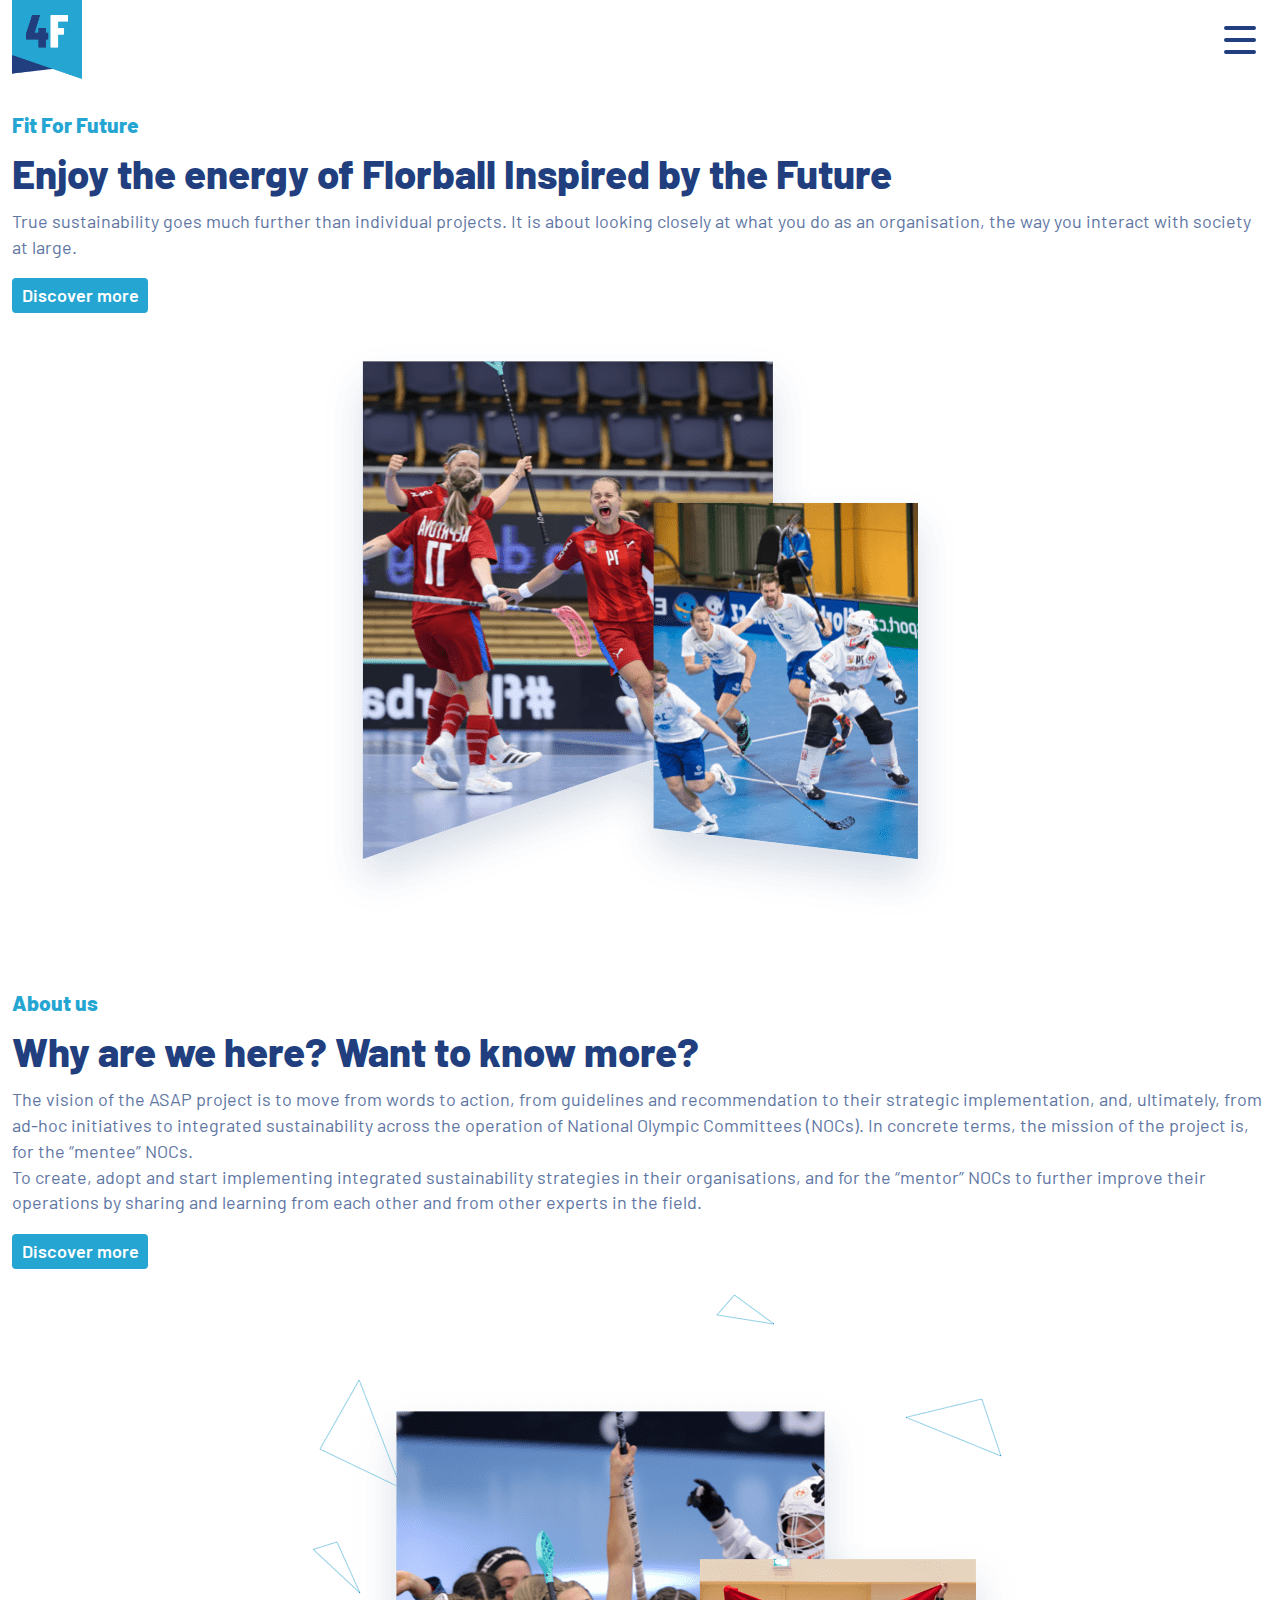
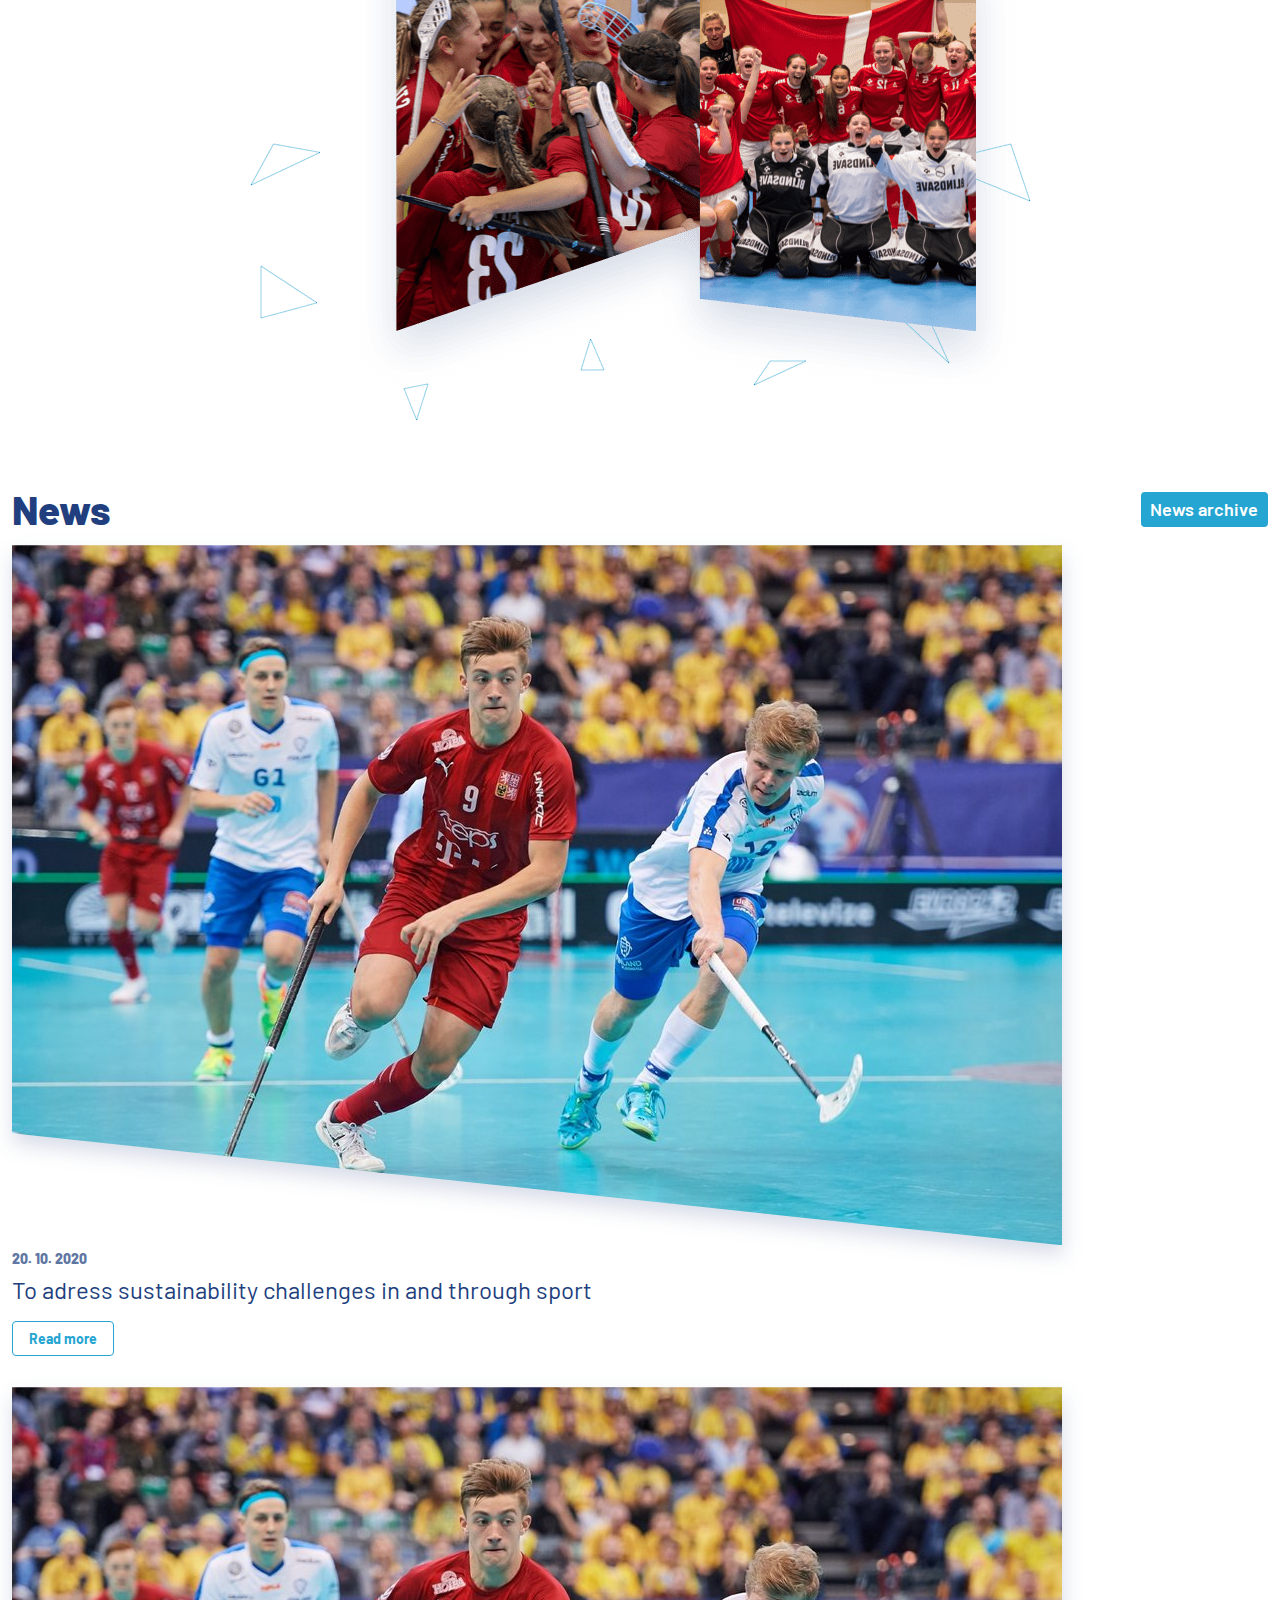
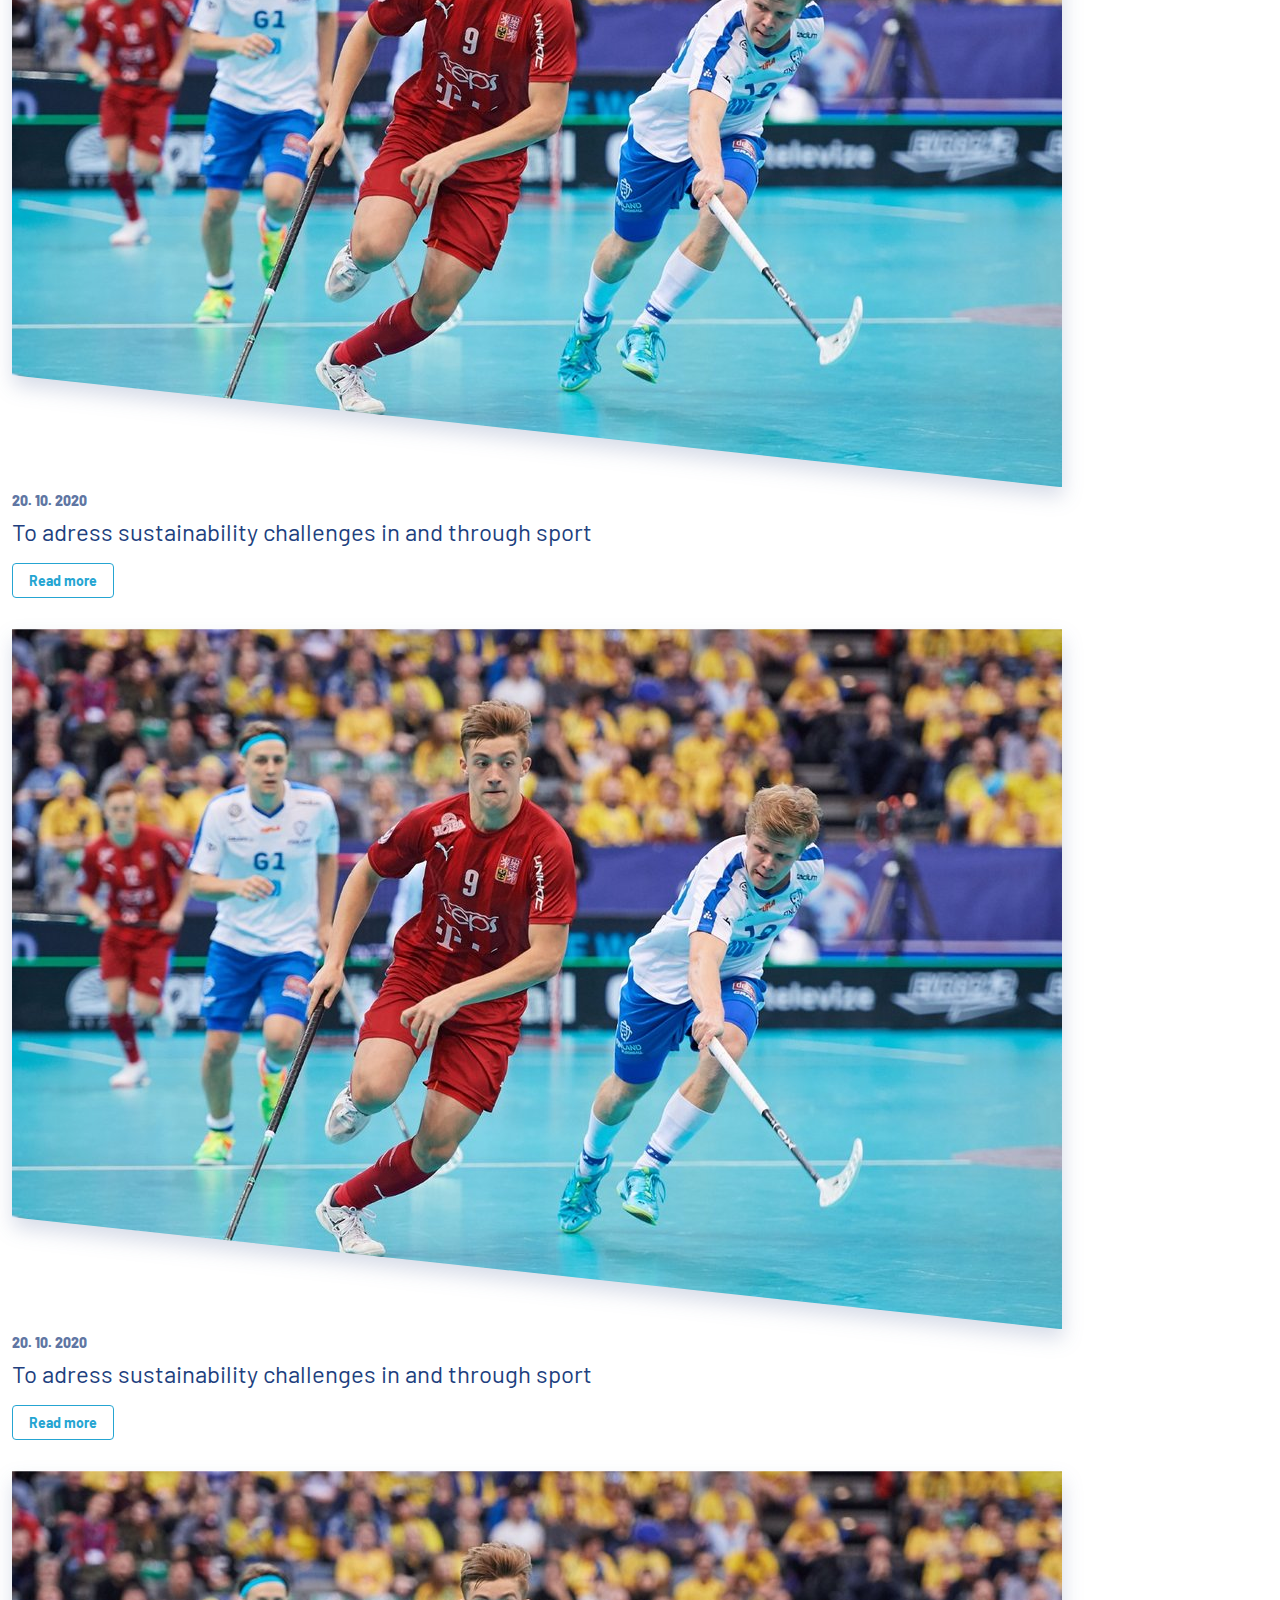
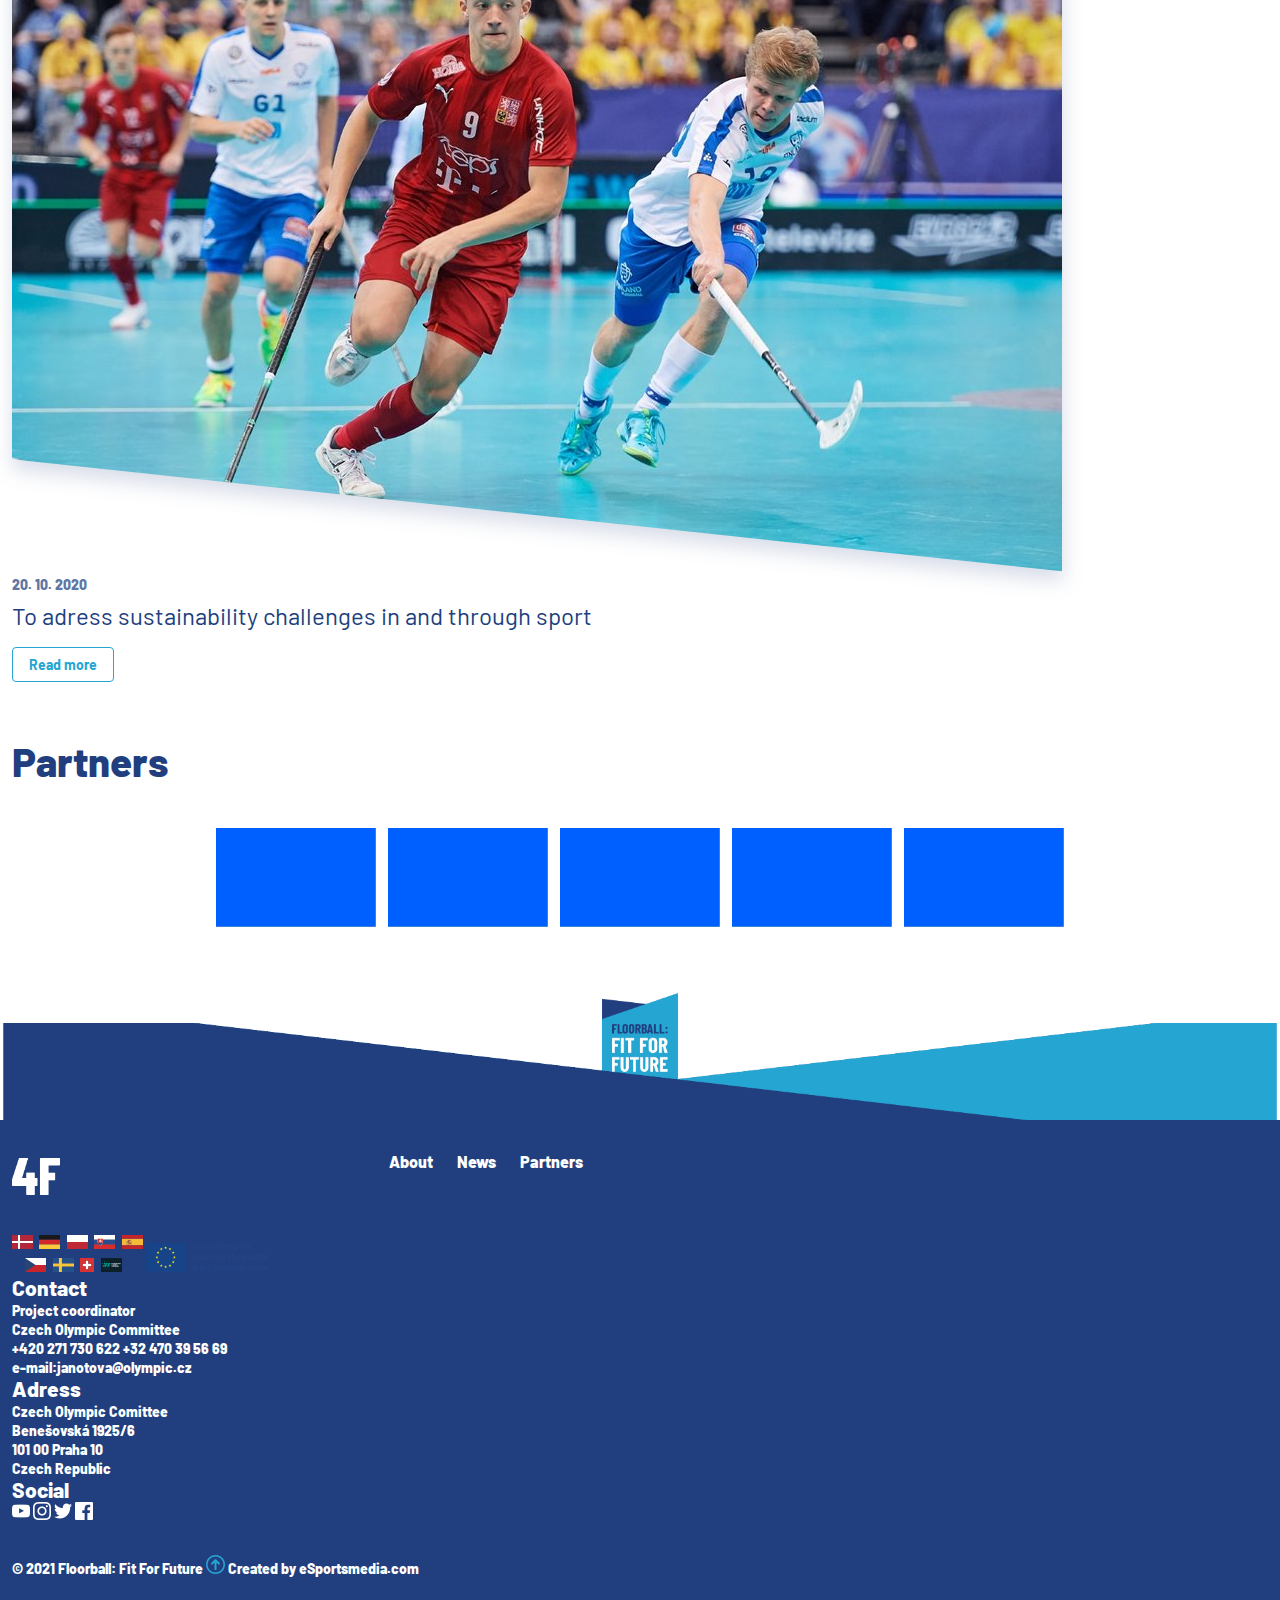
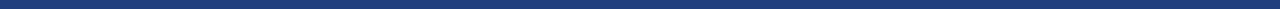
==== index.html @ ca1f5e22 "Fifth Commit" ====
<!DOCTYPE html>
<html lang="en">
<head>
    <meta charset="UTF-8">
    <meta http-equiv="X-UA-Compatible" content="IE=edge">
    <meta name="viewport" content="width=device-width, initial-scale=1.0">
    <link rel="preconnect" href="https://fonts.googleapis.com">
    <link rel="preconnect" href="https://fonts.gstatic.com" crossorigin>
    <link href="https://fonts.googleapis.com/css2?family=Barlow:wght@400;700;800&display=swap" rel="stylesheet">
    <link rel="stylesheet" type="text/css" href="./css/style.css">
    <title>Florbal</title>
</head>
<body>
    <header class="header">
        <div class="logo_container">
            <img src="./images/logo.png" alt="logo">
            <img src="./images/flags.png" alt="flags">
        </div>
        <div class="menu_container">
            <div class="eu_container">
                <img src="./images/ico-eu.png" alt="eu">
            </div>
            <nav class="nav">
                <ul>
                    <li>About</li>
                    <li>News</li>
                    <li>Partners</li>
                </ul>
            </nav>
            <div>
                <img src="./images/flags.png" alt="flags">
            </div>
            <div class="socialIcons_container">
                <img src="./images/yt.png" alt="youtube-icon">
                <img src="./images/ig.png" alt="instagram-icon">
                <img src="./images/tw.png" alt="twitter-icon">
                <img src="./images/fb.png" alt="facebook-icon">
            </div>
        </div>
        <div class="burger">
            <div></div>
            <div></div>
            <div></div>
        </div>
    </header>
    <main class="hp_main">
        <section class="hp_hero">
            <div class="hp_hero_content">
                <h3 class="light_blue">Fit For Future</h3>
                <h1 class="dark_blue">Enjoy the energy of Florball Inspired by the Future</h1>
                <p class="medium_blue">True sustainability goes much further than individual projects. It is about looking closely at what you do as an organisation, the way you interact with society at large.</p>
                <a href="#">Discover more</a>
            </div>
            <div class="hp_hero_img_container">
                <img src="./images/hero-img.png" alt="">
            </div>
        </section>
        <section class="hp_about">
            <div class="hp_about_img_container">
                <img src="./images/about-img.png" alt="">
            </div>
            <div class="hp_about_content">
                <h3>About us</h3>
                <h1>Why are we here? Want to know more?</h1>
                <p>The vision of the ASAP project is to move from words to action, from guidelines and recommendation to their strategic implementation, and, ultimately, from ad-hoc initiatives to integrated sustainability across the operation of National Olympic Committees (NOCs). In concrete terms, the mission of the project is, for the “mentee” NOCs. <br> To create, adopt and start implementing integrated sustainability strategies in their organisations, and for the “mentor” NOCs to further improve their operations by sharing and learning from each other and from other experts in the field.</p>
                <a href="#">Discover more</a>
            </div>
        </section>
        <section class="news">
            <div class="news_header">
                <h1>News</h1>
                <a href="#">News archive</a>
            </div>
            <div class="news_container">
                <div class="news_article">
                    <div>
                        <img src="./images/news-img3.png" alt="">
                    </div>
                    <div>
                        <span>20. 10. 2020</span>
                        <h2>To adress sustainability challenges in and through sport</h2>
                        <a href="#">Read more</a>
                    </div>
                </div>
                <div class="news_article">
                    <div>
                        <img src="./images/news-img3.png" alt="">
                    </div>
                    <div>
                        <span>20. 10. 2020</span>
                        <h2>To adress sustainability challenges in and through sport</h2>
                        <a href="#">Read more</a>
                    </div>
                </div>
                <div class="news_article">
                    <div>
                        <img src="./images/news-img3.png" alt="">
                    </div>
                    <div>
                        <span>20. 10. 2020</span>
                        <h2>To adress sustainability challenges in and through sport</h2>
                        <a href="#">Read more</a>
                    </div>
                </div>
                <div class="news_article">
                    <div>
                        <img src="./images/news-img3.png" alt="">
                    </div>
                    <div>
                        <span>20. 10. 2020</span>
                        <h2>To adress sustainability challenges in and through sport</h2>
                        <a href="#">Read more</a>
                    </div>
                </div>
            </div>
        </section>
        <section class="partners">
            <h1>Partners</h1>
            <div class="partners_container">
                <a href="#">
                    <img src="./images/partner.jpg" alt="">
                </a>
                <a href="#">
                    <img src="./images/partner.jpg" alt="">
                </a>
                <a href="#">
                    <img src="./images/partner.jpg" alt="">
                </a>
                <a href="#">
                    <img src="./images/partner.jpg" alt="">
                </a>
                <a href="#">
                    <img src="./images/partner.jpg" alt="">
                </a>
            </div>
        </section>
    </main>
    <footer class="footer">
        <img class="footer_bg_logo" src="./images/footer-bg-logo.png" alt="">
        <img class="footer_bg" src="./images/footer-bg.png" alt="">
        <div class="footer_container">
            <div class="row1">
                <div>
                    <img src="./images/footer-logo.png" alt="">
                </div>
                <ul>
                    <li><a href="#">About</a></li>
                    <li><a href="#">News</a></li>
                    <li><a href="#">Partners</a></li>
                </ul>
            </div>
            <div class="row2">
                <div>
                    <img src="./images/flags.png" alt="">
                    <img src="./images/ico-eu.png" alt="">
                </div>
                <div>
                    <h3>Contact</h3>
                    <span>Project coordinator <br> Czech Olympic Committee <br> +420 271 730 622 +32 470 39 56 69 <br> e-mail:janotova@olympic.cz</span>
                </div>
                <div>
                    <h3>Adress</h3>
                    <span>Czech Olympic Comittee <br> Benešovská 1925/6 <br> 101 00 Praha 10 <br> Czech Republic</span>
                </div>
                <div>
                    <h3>Social</h3>
                    <div>
                        <a href="#">
                            <img src="./images/yt-white.png" alt="">
                        </a>
                        <a href="#">
                            <img src="./images/ig-white.png" alt="">
                        </a>
                        <a href="#">
                            <img src="./images/tw-white.png" alt="">
                        </a>
                        <a href="#">
                            <img src="./images/fb-white.png" alt="">
                        </a>
                    </div>
                </div>
            </div>
            <div class="row3">
                <span>© 2021 Floorball: Fit For Future</span>
                <img src="./images/scroll-up.png" alt="">
                <span>Created by <a href="https://www.esportsmedia.com/" target="_blank"></a>eSportsmedia.com</span>
            </div>
        </div>
    </footer>
</body>
</html>
---- css/style.css ----
* {
  padding: 0;
  margin: 0;
  box-sizing: border-box;
}

body {
  font-family: "Barlow", sans-serif;
}

h1 {
  font-size: 2.5rem;
  font-weight: 800;
}

h2 {
  font-size: 1.5rem;
  font-weight: 800;
}

h3 {
  font-size: 1.3125rem;
  font-weight: 800;
}

p {
  font-size: 1.125rem;
  line-height: 1.44;
}

span {
  font-size: 0.875rem;
  font-weight: 800;
}

a {
  text-decoration: none;
}

li {
  list-style: none;
}

img {
  max-width: 100%;
}

.header {
  display: flex;
  align-items: center;
  justify-content: space-between;
  height: 80px;
  padding: 0 0.75rem;
}

.logo_container {
  height: 100%;
}
.logo_container img:nth-child(1) {
  height: 100%;
  transform: translateY(-1px);
  object-fit: contain;
}
.logo_container img:nth-child(2) {
  display: none;
}

.menu_container {
  display: none;
}

.burger {
  cursor: pointer;
  z-index: 20;
  padding: 0 0.75rem;
}
.burger div {
  width: 2rem;
  height: 0.25rem;
  background: #213f7e;
  border-radius: 0.75rem;
}
.burger div:nth-child(2) {
  margin: 0.5rem 0;
}

.hp_main {
  padding: 0 0.75rem;
}

.hp_hero, .hp_about {
  padding: 2rem 0;
  display: flex;
  flex-direction: column;
}

.hp_hero_content, .hp_about_content {
  margin-bottom: 2rem;
}
.hp_hero_content h3, .hp_about_content h3 {
  color: #25a5d2;
  margin-bottom: 0.75rem;
}
.hp_hero_content h1, .hp_about_content h1 {
  color: #213f7e;
  margin-bottom: 0.75rem;
}
.hp_hero_content p, .hp_about_content p {
  color: #6076a3;
  margin-bottom: 1.5rem;
}
.hp_hero_content a, .hp_about_content a {
  font-size: 1.125rem;
  font-weight: 600;
  color: white;
  padding: 0.4rem 0.6rem;
  background: #25a5d2;
  border-radius: 4px;
}

.hp_hero_img_container, .hp_about_img_container {
  display: flex;
  justify-content: center;
}

.hp_about {
  flex-direction: column-reverse;
}

.news {
  padding: 2rem 0;
}

.news_header {
  display: flex;
  align-items: center;
  justify-content: space-between;
  margin-bottom: 0.75rem;
}
.news_header h1 {
  color: #213f7e;
}
.news_header a {
  font-size: 1.125rem;
  font-weight: 600;
  color: white;
  padding: 0.4rem 0.6rem;
  background: #25a5d2;
  border-radius: 4px;
}

.news_container {
  display: flex;
  flex-direction: column;
}

.news_article:not(:last-child) {
  margin-bottom: 2.5rem;
}
.news_article > div:nth-child(1) {
  filter: drop-shadow(1px 10px 10px rgba(33, 63, 126, 0.18));
}
.news_article > div:nth-child(1) img {
  object-fit: cover;
  clip-path: polygon(0 0, 100% 0, 100% 100%, 0 84%);
}
.news_article > div:nth-child(2) span {
  color: #6076a3;
}
.news_article > div:nth-child(2) h2 {
  color: #213f7e;
  font-weight: 400;
  margin-top: 0.5rem;
  margin-bottom: 1.5rem;
}
.news_article > div:nth-child(2) a {
  background: none;
  border: 1px solid #25a5d2;
  color: #25a5d2;
  font-size: 0.875rem;
  font-weight: bold;
  text-decoration: none;
  border-radius: 4px;
  padding: 0.5rem 1rem;
}

.partners {
  padding: 2rem 0;
}
.partners h1 {
  color: #213f7e;
  margin-bottom: 0.75rem;
}

.partners_container {
  display: flex;
  justify-content: center;
  flex-wrap: wrap;
  gap: 0.75rem;
}
.partners_container img {
  width: 10rem;
  height: 10rem;
  object-fit: contain;
}

.footer {
  color: white;
  position: relative;
  margin-top: 8rem;
}

.footer_bg_logo {
  position: absolute;
  left: 50%;
  top: -26%;
  transform: translateX(-50%);
  width: 8rem;
  height: 8rem;
  object-fit: contain;
}

.footer_bg {
  position: absolute;
  inset: 0;
  top: -20%;
  width: 100%;
  height: 100%;
  object-fit: cover;
}

.footer_container {
  padding: 2rem 0.75rem;
  position: relative;
  z-index: 2;
  background: #213f7e;
}
.footer_container > div:not(:last-child) {
  margin-bottom: 2rem;
}
.footer_container .row1 {
  display: flex;
}
.footer_container .row1 > div {
  flex: 0.3;
}
.footer_container .row1 > div img {
  width: 3rem;
  height: 3rem;
  object-fit: contain;
  align-self: flex-start;
  flex: 0.5;
}
.footer_container .row1 ul {
  flex: 0.7;
  display: flex;
}
.footer_container .row1 ul li {
  font-size: 1rem;
  font-weight: 800;
}
.footer_container .row1 ul li:not(:last-child) {
  margin-right: 1.5rem;
}
.footer_container .row1 ul li a {
  color: white;
}

/*# sourceMappingURL=style.css.map */
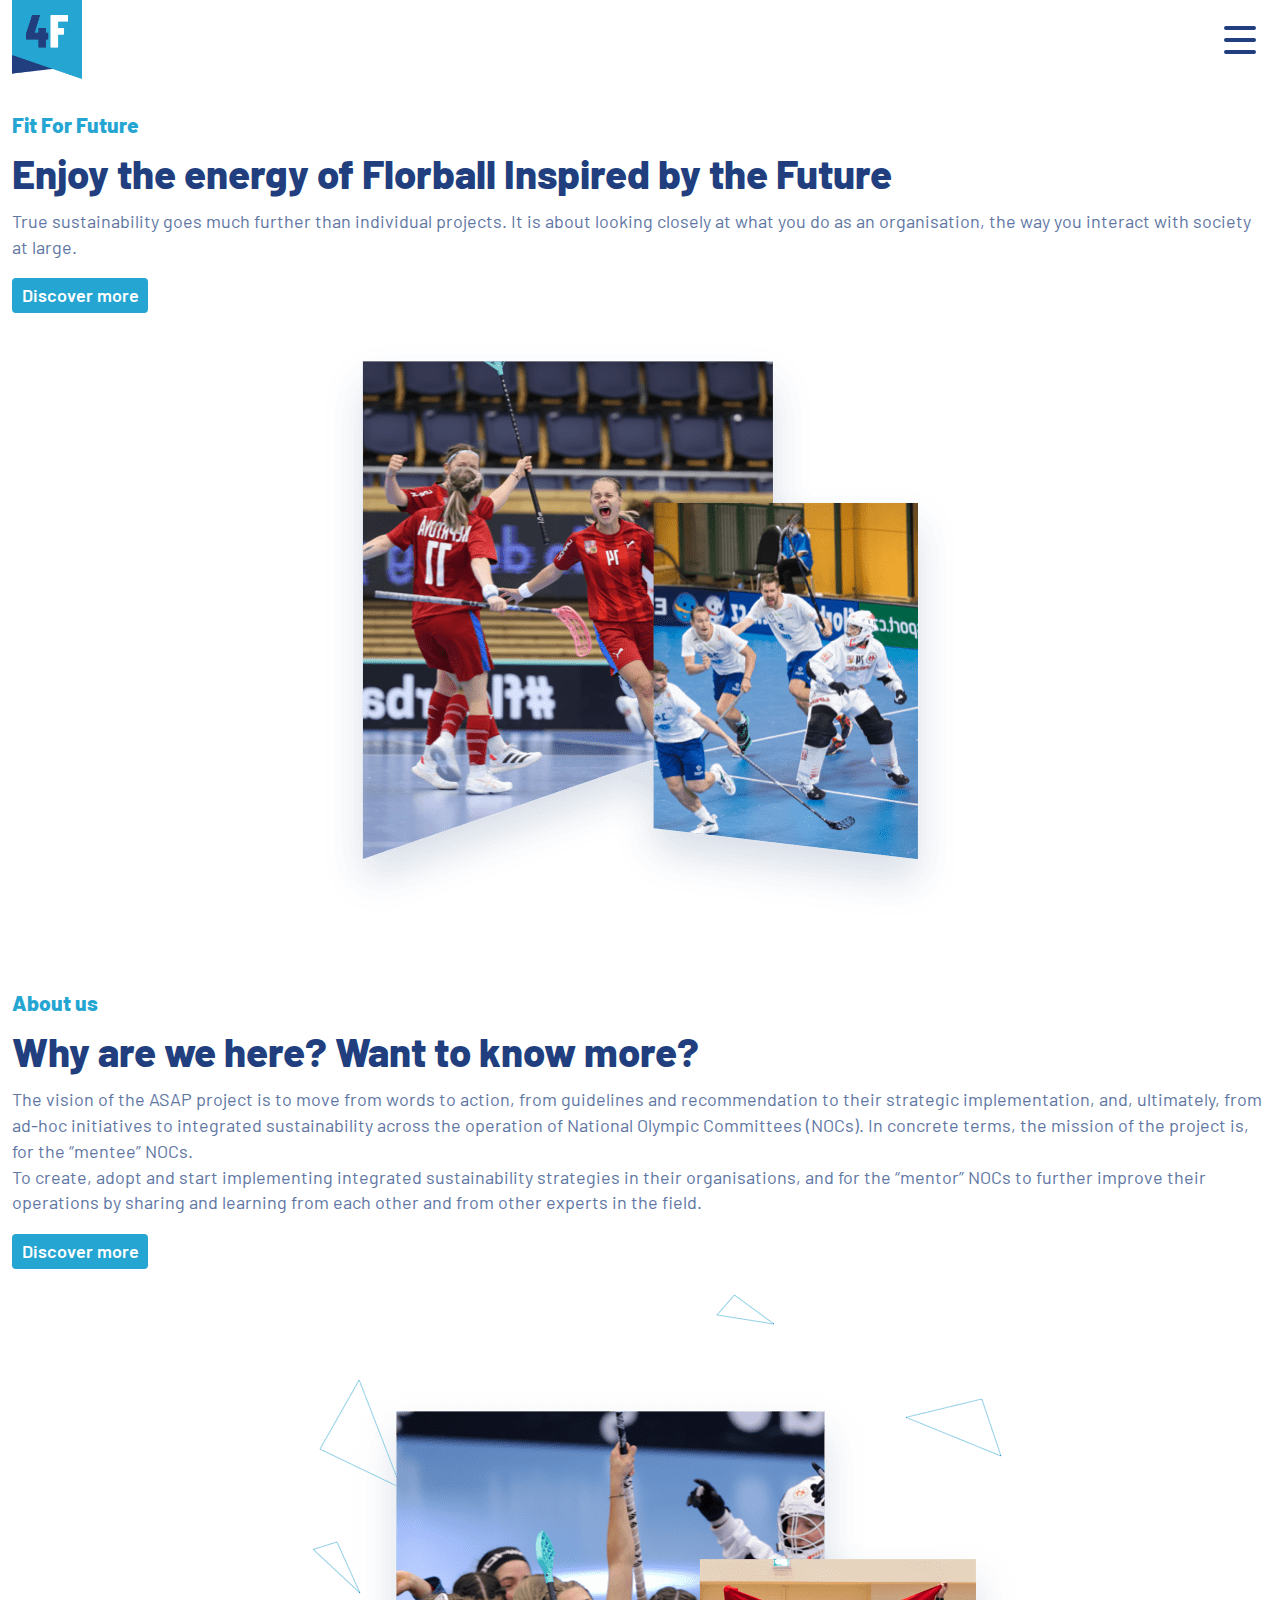
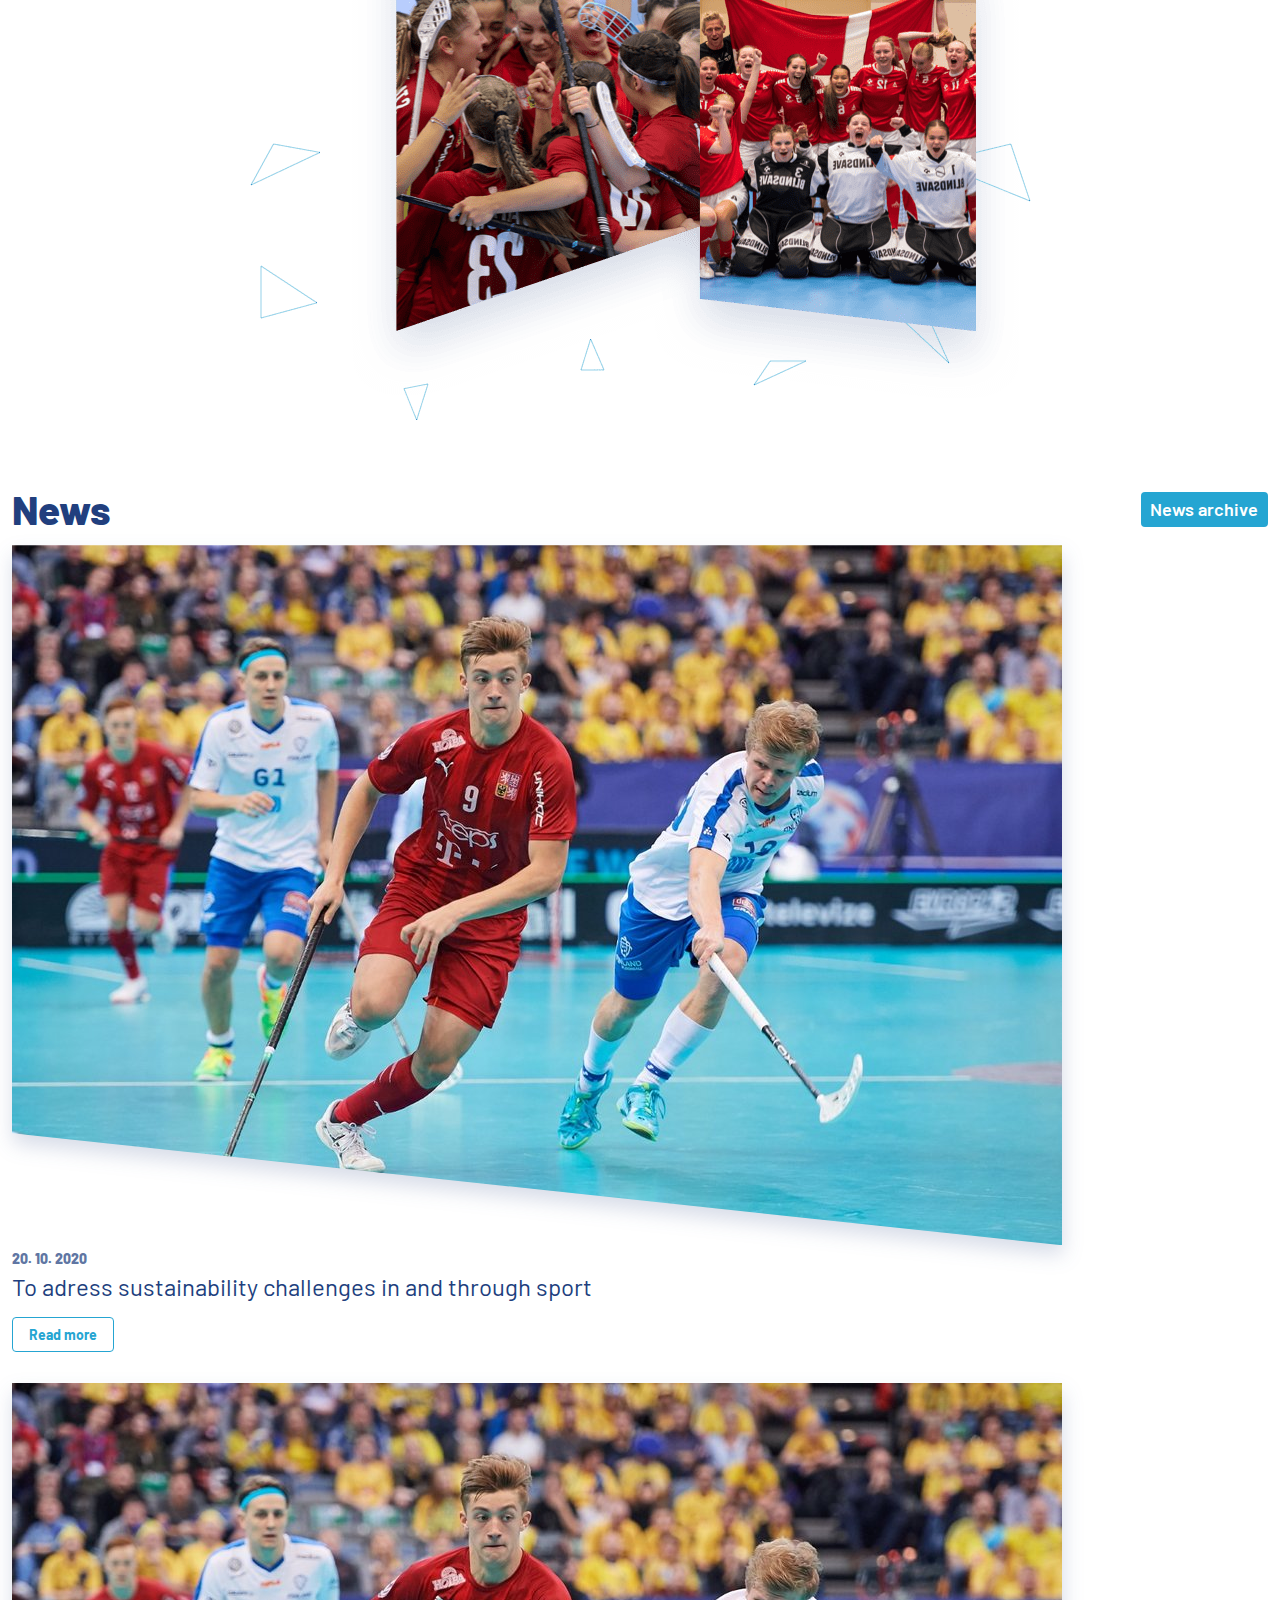
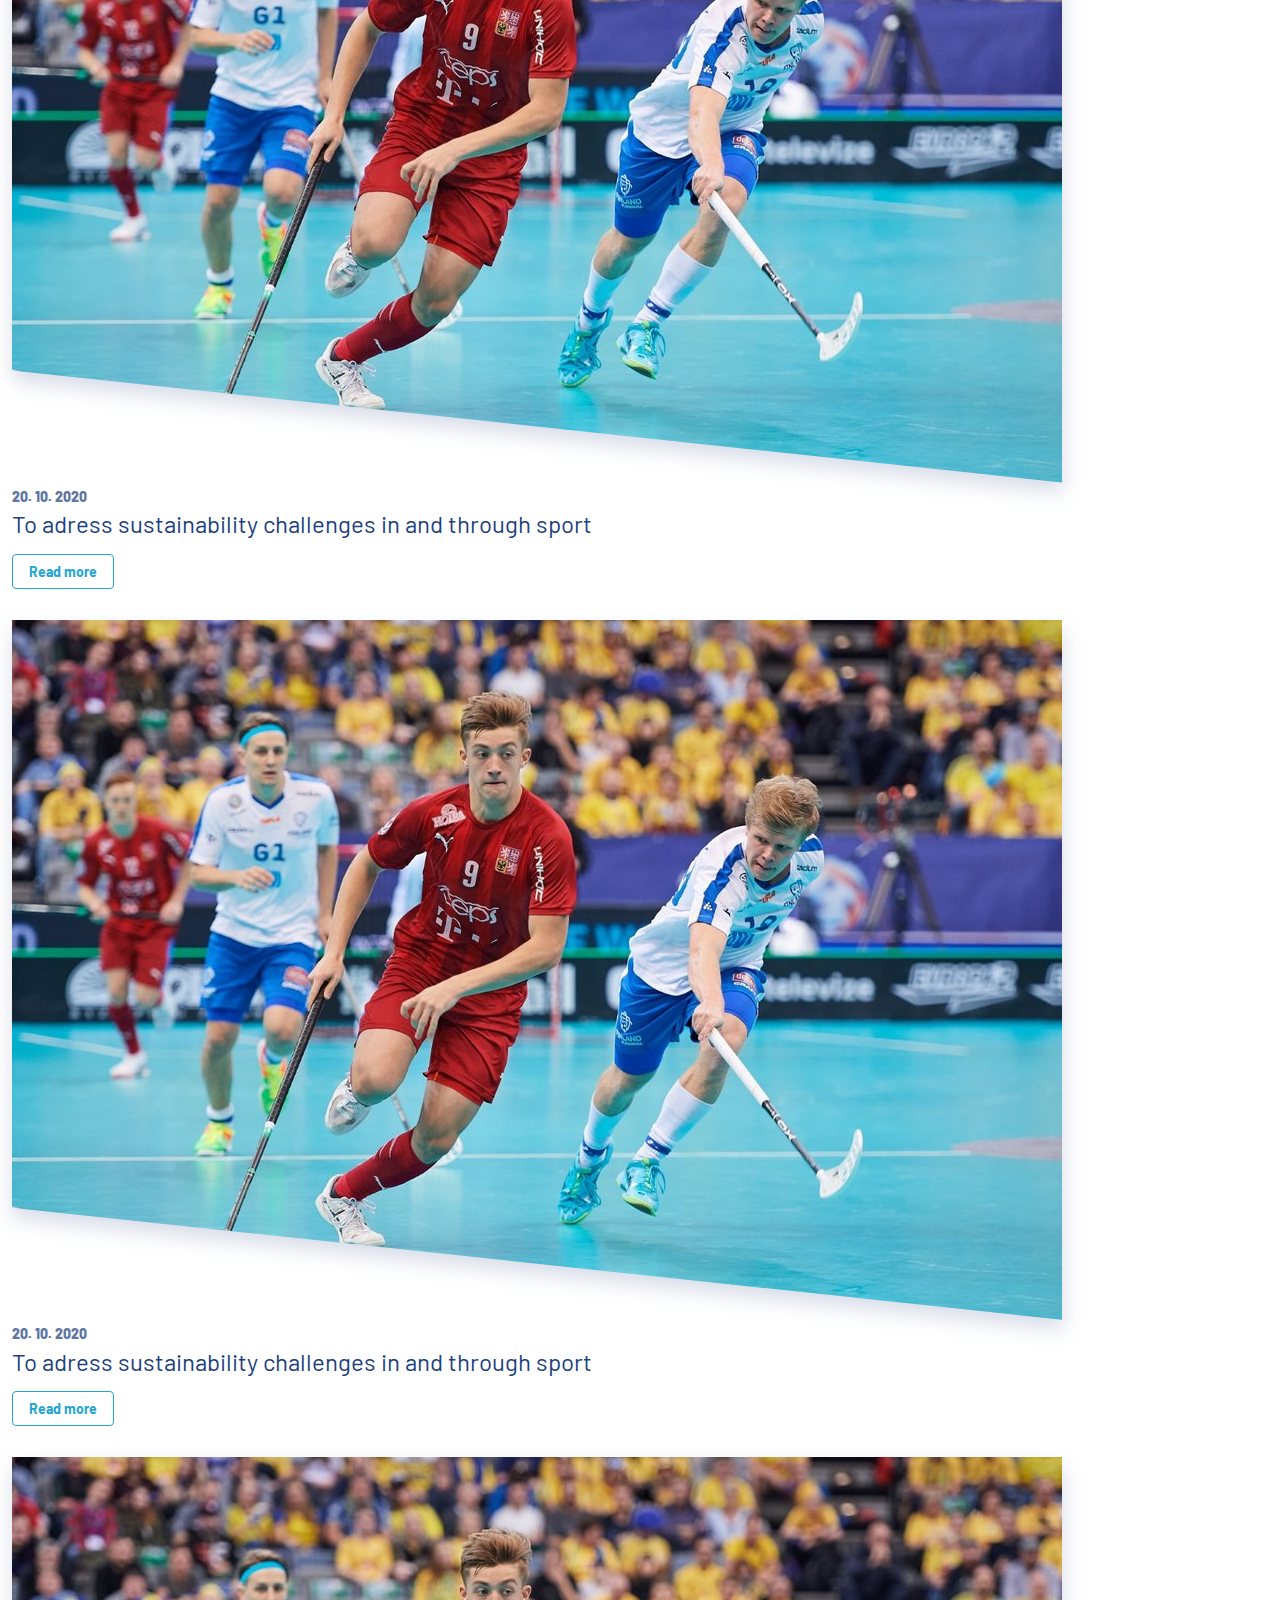
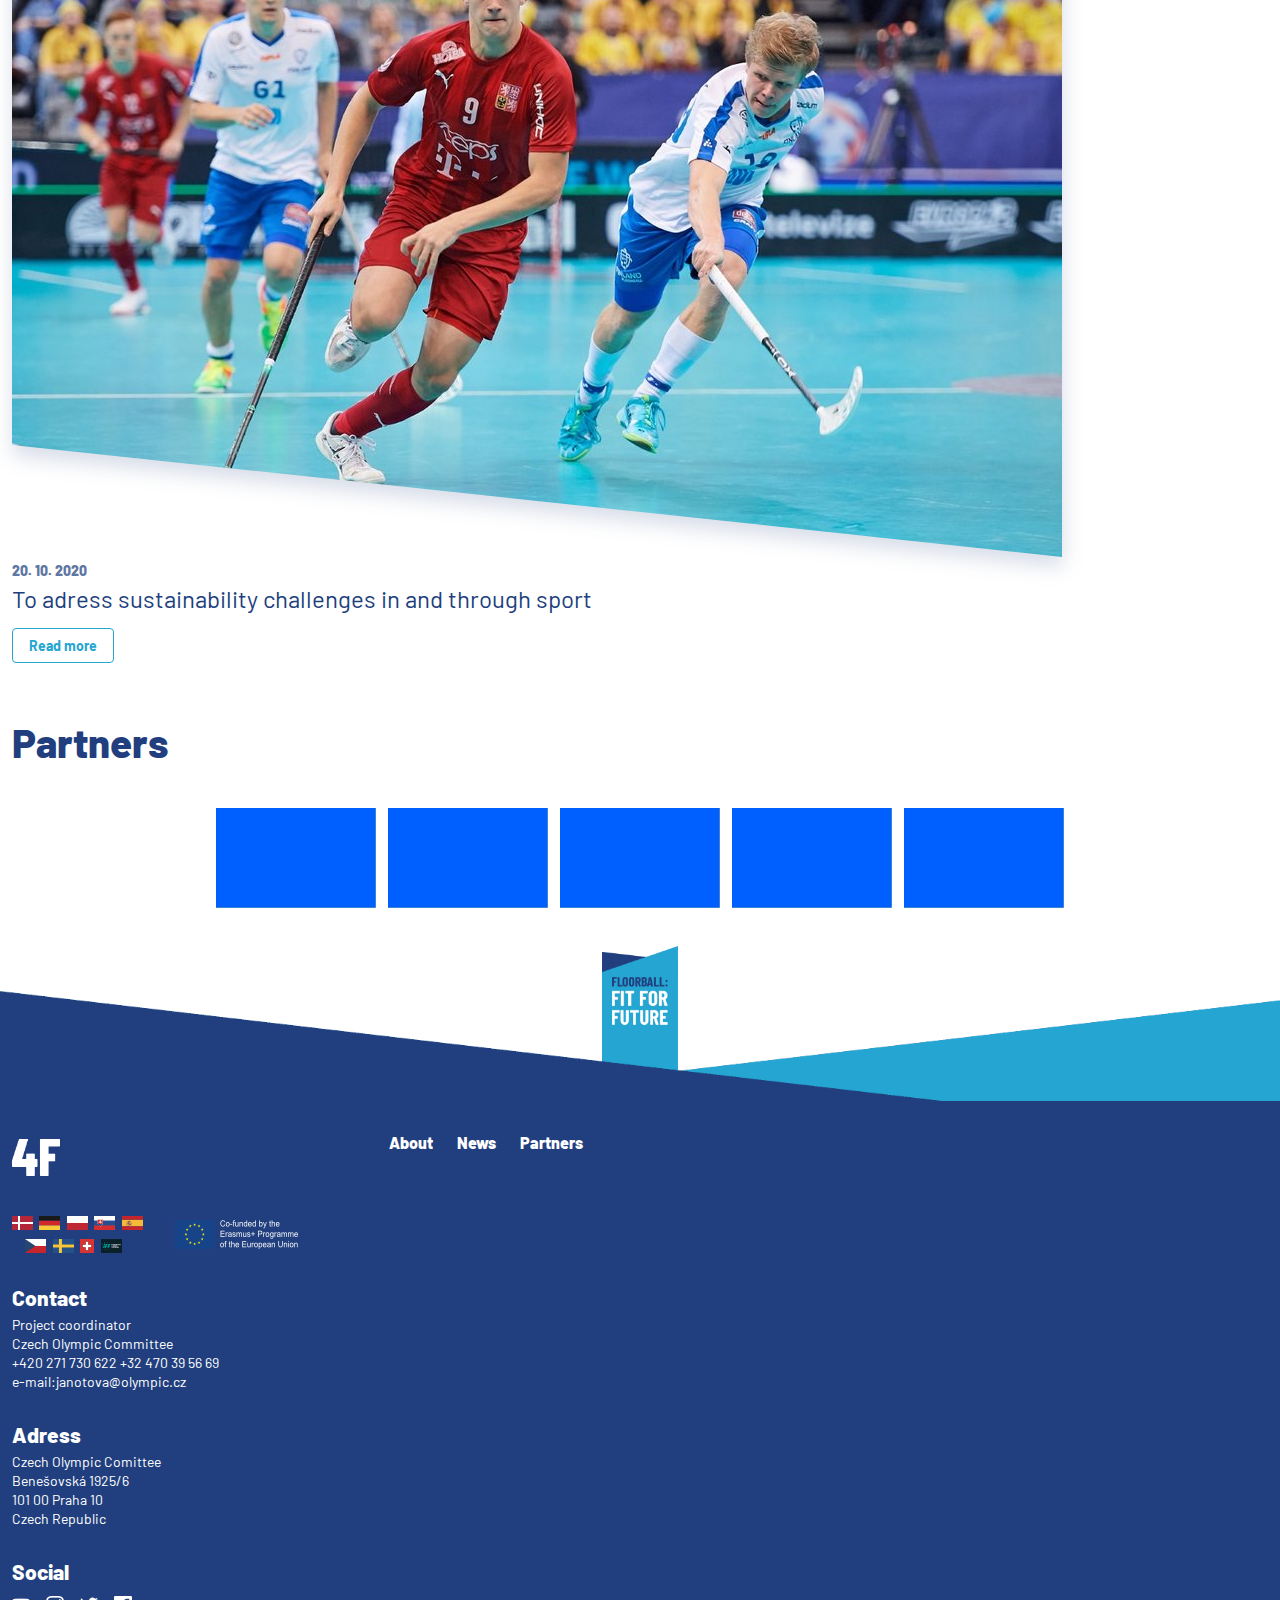
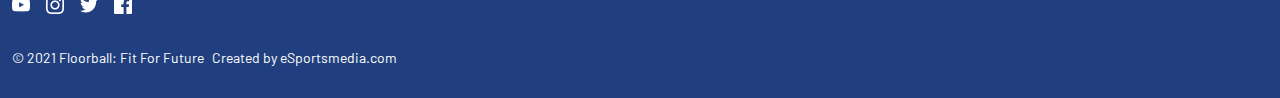
==== commit 02bafb30: "HP Mobile - Done" ====
--- a/index.html
+++ b/index.html
@@ -152,7 +152,7 @@
             <div class="row2">
                 <div>
                     <img src="./images/flags.png" alt="">
-                    <img src="./images/ico-eu.png" alt="">
+                    <img src="./images/ico-eu-white.png" alt="">
                 </div>
                 <div>
                     <h3>Contact</h3>
--- a/css/style.css
+++ b/css/style.css
@@ -170,8 +170,8 @@
 .news_article > div:nth-child(2) h2 {
   color: #213f7e;
   font-weight: 400;
-  margin-top: 0.5rem;
-  margin-bottom: 1.5rem;
+  margin-top: 0.3rem;
+  margin-bottom: 1.4rem;
 }
 .news_article > div:nth-child(2) a {
   background: none;
@@ -265,5 +265,46 @@
 .footer_container .row1 ul li a {
   color: white;
 }
+.footer_container .row2 {
+  display: flex;
+  flex-direction: column;
+}
+.footer_container .row2 > div:not(:last-child) {
+  margin-bottom: 2rem;
+}
+.footer_container .row2 > div:nth-child(1) {
+  display: flex;
+}
+.footer_container .row2 > div:nth-child(1) img {
+  object-fit: contain;
+}
+.footer_container .row2 > div:nth-child(1) img:nth-child(1) {
+  margin-right: 2rem;
+}
+.footer_container .row2 > div:nth-child(2) h3, .footer_container .row2 > div:nth-child(3) h3 {
+  margin-bottom: 0.25rem;
+}
+.footer_container .row2 > div:nth-child(2) span, .footer_container .row2 > div:nth-child(3) span {
+  font-weight: 400;
+}
+.footer_container .row2 > div:nth-child(4) h3 {
+  margin-bottom: 0.75rem;
+}
+.footer_container .row2 > div:nth-child(4) > div {
+  display: flex;
+  align-items: center;
+  gap: 1rem;
+}
+.footer_container .row3 {
+  display: flex;
+  flex-wrap: wrap;
+  gap: 0.5rem;
+}
+.footer_container .row3 span {
+  font-weight: 400;
+}
+.footer_container .row3 img {
+  display: none;
+}
 
 /*# sourceMappingURL=style.css.map */
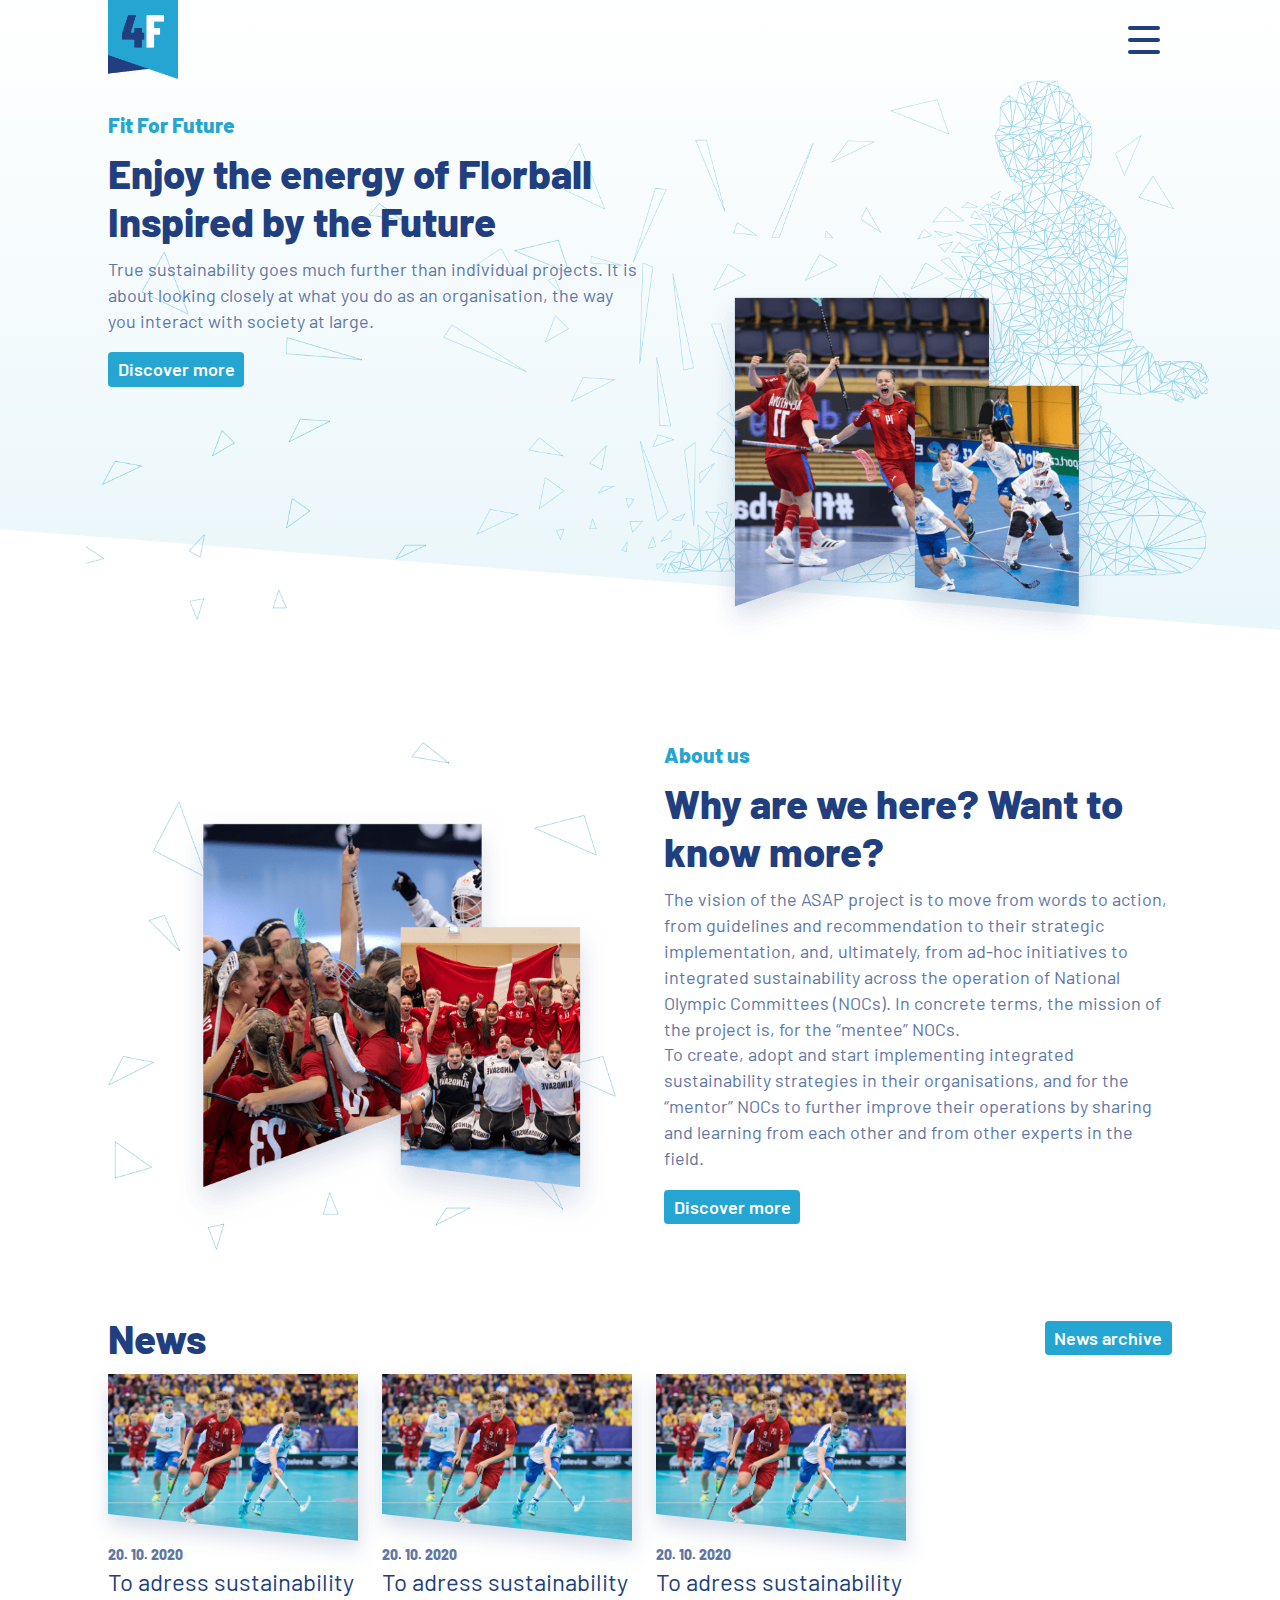
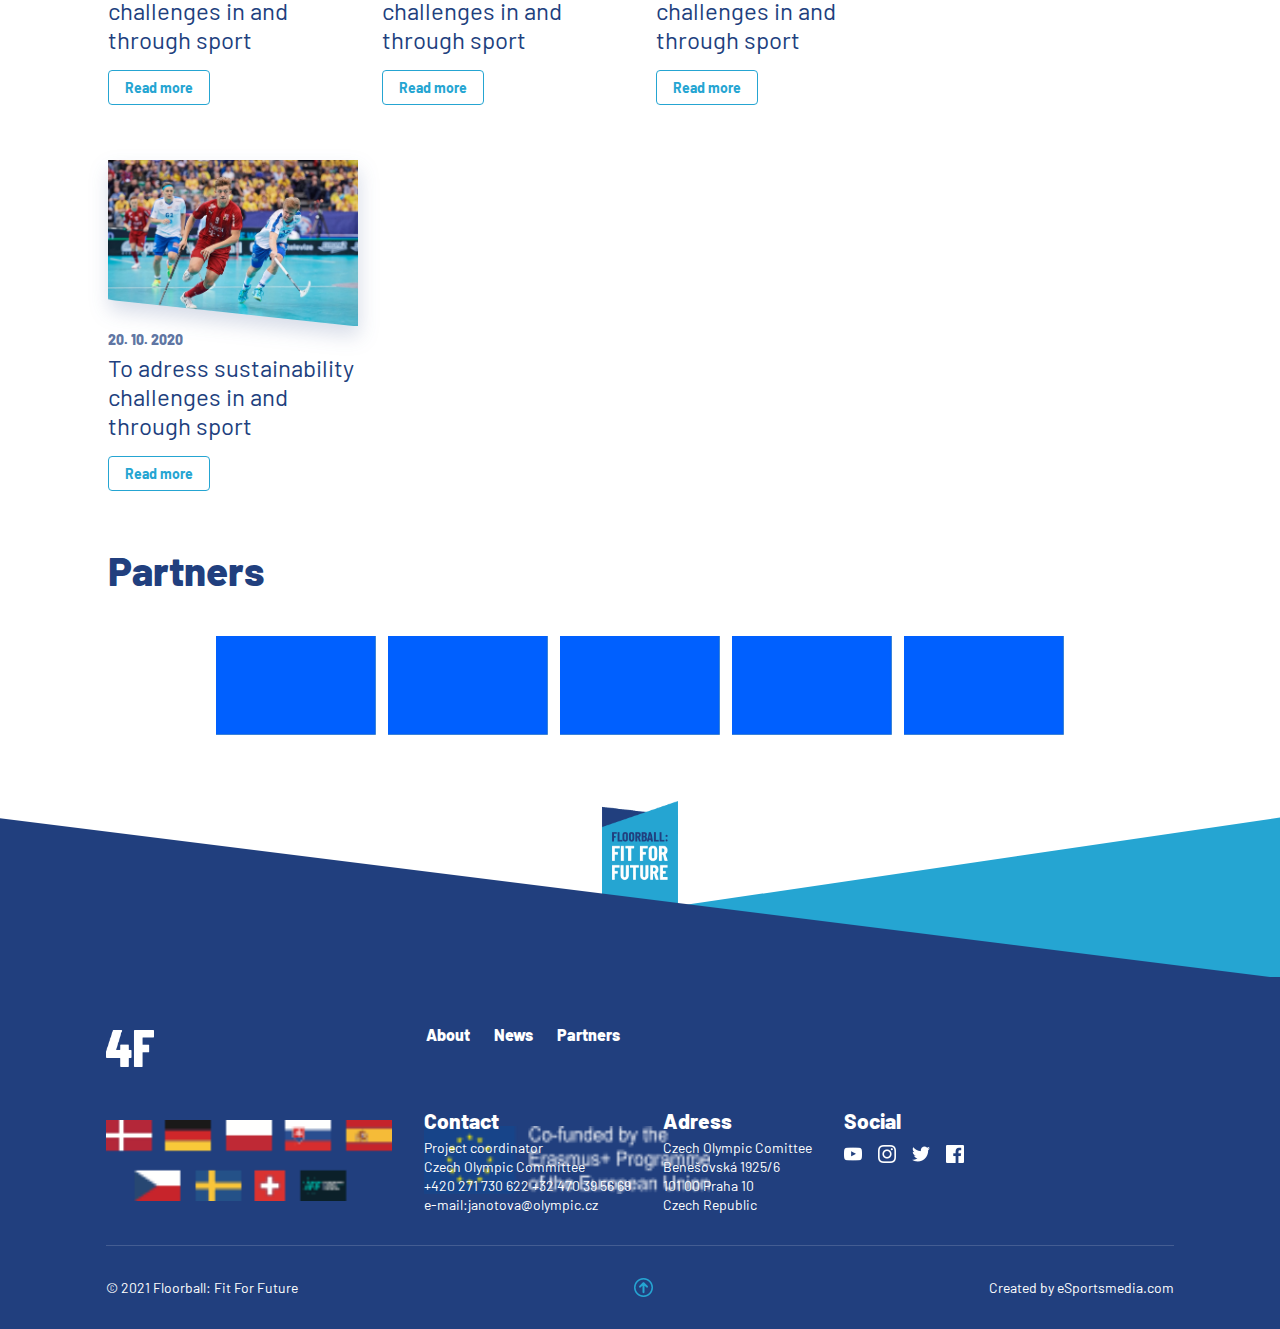
==== commit bb1a3886: "HP Laptop - Done" ====
--- a/index.html
+++ b/index.html
@@ -11,6 +11,11 @@
     <title>Florbal</title>
 </head>
 <body>
+    <div class="bg_rec"></div>
+    <img src="./images/group-20.png"
+     srcset="./images/group-20@2x.png 2x,
+             ./images/group-20@3x.png 3x"
+     class="bg_figure">
     <header class="header">
         <div class="logo_container">
             <img src="./images/logo.png" alt="logo">
@@ -137,53 +142,58 @@
     </main>
     <footer class="footer">
         <img class="footer_bg_logo" src="./images/footer-bg-logo.png" alt="">
-        <img class="footer_bg" src="./images/footer-bg.png" alt="">
+        <div class="footer_bg">
+            <div class="triangle1"></div>
+            <div class="triangle2"></div>
+        </div>
         <div class="footer_container">
-            <div class="row1">
-                <div>
-                    <img src="./images/footer-logo.png" alt="">
-                </div>
-                <ul>
-                    <li><a href="#">About</a></li>
-                    <li><a href="#">News</a></li>
-                    <li><a href="#">Partners</a></li>
-                </ul>
-            </div>
-            <div class="row2">
-                <div>
-                    <img src="./images/flags.png" alt="">
-                    <img src="./images/ico-eu-white.png" alt="">
-                </div>
-                <div>
-                    <h3>Contact</h3>
-                    <span>Project coordinator <br> Czech Olympic Committee <br> +420 271 730 622 +32 470 39 56 69 <br> e-mail:janotova@olympic.cz</span>
-                </div>
-                <div>
-                    <h3>Adress</h3>
-                    <span>Czech Olympic Comittee <br> Benešovská 1925/6 <br> 101 00 Praha 10 <br> Czech Republic</span>
-                </div>
-                <div>
-                    <h3>Social</h3>
-                    <div>
-                        <a href="#">
-                            <img src="./images/yt-white.png" alt="">
-                        </a>
-                        <a href="#">
-                            <img src="./images/ig-white.png" alt="">
-                        </a>
-                        <a href="#">
-                            <img src="./images/tw-white.png" alt="">
-                        </a>
-                        <a href="#">
-                            <img src="./images/fb-white.png" alt="">
-                        </a>
-                    </div>
-                </div>
-            </div>
-            <div class="row3">
-                <span>© 2021 Floorball: Fit For Future</span>
-                <img src="./images/scroll-up.png" alt="">
-                <span>Created by <a href="https://www.esportsmedia.com/" target="_blank"></a>eSportsmedia.com</span>
+            <div class="footer_content">
+                <div class="row1">
+                    <div>
+                        <img src="./images/footer-logo.png" alt="">
+                    </div>
+                    <ul>
+                        <li><a href="#">About</a></li>
+                        <li><a href="#">News</a></li>
+                        <li><a href="#">Partners</a></li>
+                    </ul>
+                </div>
+                <div class="row2">
+                    <div>
+                        <img src="./images/flags.png" alt="">
+                        <img src="./images/ico-eu-white.png" alt="">
+                    </div>
+                    <div>
+                        <h3>Contact</h3>
+                        <span>Project coordinator <br> Czech Olympic Committee <br> +420 271 730 622 +32 470 39 56 69 <br> e-mail:janotova@olympic.cz</span>
+                    </div>
+                    <div>
+                        <h3>Adress</h3>
+                        <span>Czech Olympic Comittee <br> Benešovská 1925/6 <br> 101 00 Praha 10 <br> Czech Republic</span>
+                    </div>
+                    <div>
+                        <h3>Social</h3>
+                        <div>
+                            <a href="#">
+                                <img src="./images/yt-white.png" alt="">
+                            </a>
+                            <a href="#">
+                                <img src="./images/ig-white.png" alt="">
+                            </a>
+                            <a href="#">
+                                <img src="./images/tw-white.png" alt="">
+                            </a>
+                            <a href="#">
+                                <img src="./images/fb-white.png" alt="">
+                            </a>
+                        </div>
+                    </div>
+                </div>
+                <div class="row3">
+                    <span>© 2021 Floorball: Fit For Future</span>
+                    <img src="./images/scroll-up.png" alt="">
+                    <span>Created by <a href="https://www.esportsmedia.com/" target="_blank"></a>eSportsmedia.com</span>
+                </div>
             </div>
         </div>
     </footer>
--- a/css/style.css
+++ b/css/style.css
@@ -45,6 +45,32 @@
   max-width: 100%;
 }
 
+.bg_rec {
+  width: 100%;
+  height: 70vh;
+  position: absolute;
+  z-index: -10;
+  top: 0;
+  left: 0;
+  background-image: linear-gradient(to bottom, #fff, #e9f6fa);
+  clip-path: polygon(0 0, 100% 0, 100% 100%, 0 84%);
+}
+
+.bg_figure {
+  display: none;
+}
+
+@media only screen and (min-width: 1280px) {
+  .bg_figure {
+    display: block;
+    position: absolute;
+    left: 0;
+    top: 5rem;
+    height: 60vh;
+    width: 100%;
+    object-fit: contain;
+  }
+}
 .header {
   display: flex;
   align-items: center;
@@ -84,8 +110,16 @@
   margin: 0.5rem 0;
 }
 
+@media only screen and (min-width: 768px) {
+  .header {
+    width: 85%;
+    margin: 0 auto;
+  }
+}
 .hp_main {
   padding: 0 0.75rem;
+  position: relative;
+  z-index: 1;
 }
 
 .hp_hero, .hp_about {
@@ -127,6 +161,62 @@
   flex-direction: column-reverse;
 }
 
+@media only screen and (min-width: 768px) {
+  .hp_main {
+    width: 85%;
+    margin: 0 auto;
+  }
+
+  .hp_hero_img_container img, .hp_about_img_container img {
+    width: 70%;
+  }
+}
+@media only screen and (min-width: 1024px) {
+  .hp_main {
+    width: 85%;
+    margin: 0 auto;
+  }
+
+  .hp_hero_img_container, .hp_about_img_container {
+    flex: 0.5;
+  }
+  .hp_hero_img_container img, .hp_about_img_container img {
+    width: 50%;
+  }
+}
+@media only screen and (min-width: 1280px) {
+  .hp_hero {
+    flex-direction: row;
+    height: 70vh;
+  }
+
+  .hp_about {
+    flex-direction: row;
+  }
+
+  .hp_hero_content, .hp_about_content {
+    flex: 0.5;
+  }
+
+  .hp_hero_img_container {
+    flex: 0.5;
+  }
+  .hp_hero_img_container img {
+    width: 75%;
+    height: 75%;
+    align-self: flex-end;
+    object-fit: contain;
+  }
+
+  .hp_about_img_container {
+    flex: 0.5;
+    margin-right: 3rem;
+  }
+  .hp_about_img_container img {
+    width: 100%;
+    height: 100%;
+  }
+}
 .news {
   padding: 2rem 0;
 }
@@ -184,6 +274,24 @@
   padding: 0.5rem 1rem;
 }
 
+@media only screen and (min-width: 768px) {
+  .news_container {
+    width: 60%;
+    margin: 0 auto;
+  }
+}
+@media only screen and (min-width: 1024px) {
+  .news_container {
+    width: 100%;
+    flex-direction: row;
+    flex-wrap: wrap;
+    gap: 1.5rem;
+  }
+
+  .news_article {
+    width: 250px;
+  }
+}
 .partners {
   padding: 2rem 0;
 }
@@ -207,104 +315,172 @@
 .footer {
   color: white;
   position: relative;
-  margin-top: 8rem;
+  margin-top: 7rem;
+}
+
+.footer_bg {
+  position: relative;
+}
+.footer_bg .triangle1 {
+  width: 100%;
+  height: 5rem;
+  position: absolute;
+  top: -4.9rem;
+  left: 0;
+  z-index: 2;
+  background: #213f7e;
+  clip-path: polygon(0 0, 0% 100%, 100% 100%);
+}
+.footer_bg .triangle2 {
+  width: 75%;
+  height: 5rem;
+  position: absolute;
+  top: -4.95rem;
+  right: 0;
+  z-index: 1;
+  background: #25a5d2;
+  clip-path: polygon(100% 0, 0% 100%, 100% 100%);
 }
 
 .footer_bg_logo {
-  position: absolute;
-  left: 50%;
-  top: -26%;
-  transform: translateX(-50%);
   width: 8rem;
   height: 8rem;
   object-fit: contain;
-}
-
-.footer_bg {
   position: absolute;
-  inset: 0;
-  top: -20%;
-  width: 100%;
-  height: 100%;
-  object-fit: cover;
+  top: -8.5rem;
+  left: 50%;
+  transform: translateX(-50%);
 }
 
 .footer_container {
   padding: 2rem 0.75rem;
-  position: relative;
+  padding-top: 3rem;
   z-index: 2;
   background: #213f7e;
 }
-.footer_container > div:not(:last-child) {
+
+.footer_content {
+  position: relative;
+}
+.footer_content > div:not(:last-child) {
   margin-bottom: 2rem;
 }
-.footer_container .row1 {
-  display: flex;
-}
-.footer_container .row1 > div {
+.footer_content .row1 {
+  display: flex;
+}
+.footer_content .row1 > div {
   flex: 0.3;
 }
-.footer_container .row1 > div img {
+.footer_content .row1 > div img {
   width: 3rem;
   height: 3rem;
   object-fit: contain;
   align-self: flex-start;
   flex: 0.5;
 }
-.footer_container .row1 ul {
+.footer_content .row1 ul {
   flex: 0.7;
   display: flex;
 }
-.footer_container .row1 ul li {
+.footer_content .row1 ul li {
   font-size: 1rem;
   font-weight: 800;
 }
-.footer_container .row1 ul li:not(:last-child) {
+.footer_content .row1 ul li:not(:last-child) {
   margin-right: 1.5rem;
 }
-.footer_container .row1 ul li a {
+.footer_content .row1 ul li a {
   color: white;
 }
-.footer_container .row2 {
+.footer_content .row2 {
   display: flex;
   flex-direction: column;
 }
-.footer_container .row2 > div:not(:last-child) {
+.footer_content .row2 > div:not(:last-child) {
   margin-bottom: 2rem;
 }
-.footer_container .row2 > div:nth-child(1) {
-  display: flex;
-}
-.footer_container .row2 > div:nth-child(1) img {
+.footer_content .row2 > div:nth-child(1) {
+  display: flex;
+}
+.footer_content .row2 > div:nth-child(1) img {
   object-fit: contain;
 }
-.footer_container .row2 > div:nth-child(1) img:nth-child(1) {
+.footer_content .row2 > div:nth-child(1) img:nth-child(1) {
   margin-right: 2rem;
 }
-.footer_container .row2 > div:nth-child(2) h3, .footer_container .row2 > div:nth-child(3) h3 {
+.footer_content .row2 > div:nth-child(2) h3, .footer_content .row2 > div:nth-child(3) h3 {
   margin-bottom: 0.25rem;
 }
-.footer_container .row2 > div:nth-child(2) span, .footer_container .row2 > div:nth-child(3) span {
+.footer_content .row2 > div:nth-child(2) span, .footer_content .row2 > div:nth-child(3) span {
   font-weight: 400;
 }
-.footer_container .row2 > div:nth-child(4) h3 {
+.footer_content .row2 > div:nth-child(4) h3 {
   margin-bottom: 0.75rem;
 }
-.footer_container .row2 > div:nth-child(4) > div {
+.footer_content .row2 > div:nth-child(4) > div {
   display: flex;
   align-items: center;
   gap: 1rem;
 }
-.footer_container .row3 {
+.footer_content .row3 {
   display: flex;
   flex-wrap: wrap;
   gap: 0.5rem;
 }
-.footer_container .row3 span {
+.footer_content .row3 span {
   font-weight: 400;
 }
-.footer_container .row3 img {
+.footer_content .row3 img {
   display: none;
 }
 
+@media only screen and (min-width: 768px) {
+  .footer_content {
+    width: 85%;
+    margin: 0 auto;
+  }
+  .footer_content .row2 {
+    gap: 2rem;
+    flex-direction: row;
+    flex-wrap: wrap;
+  }
+  .footer_content .row2 > div:not(:last-child) {
+    margin-bottom: 0;
+  }
+  .footer_content .row3 {
+    padding-top: 2rem;
+    border-top: solid 1px rgba(255, 255, 255, 0.16);
+    justify-content: space-between;
+    align-items: center;
+  }
+  .footer_content .row3 img {
+    display: block;
+  }
+}
+@media only screen and (min-width: 1024px) {
+  .footer {
+    margin-top: 9rem;
+  }
+}
+@media only screen and (min-width: 1280px) {
+  .footer {
+    margin-top: 11rem;
+  }
+
+  .footer_bg_logo {
+    top: -11rem;
+  }
+
+  .footer_bg .triangle1, .footer_bg .triangle2 {
+    height: 10rem;
+  }
+  .footer_bg .triangle1 {
+    top: -9.9rem;
+  }
+  .footer_bg .triangle2 {
+    top: -9.95rem;
+    width: 85%;
+  }
+}
+
 /*# sourceMappingURL=style.css.map */
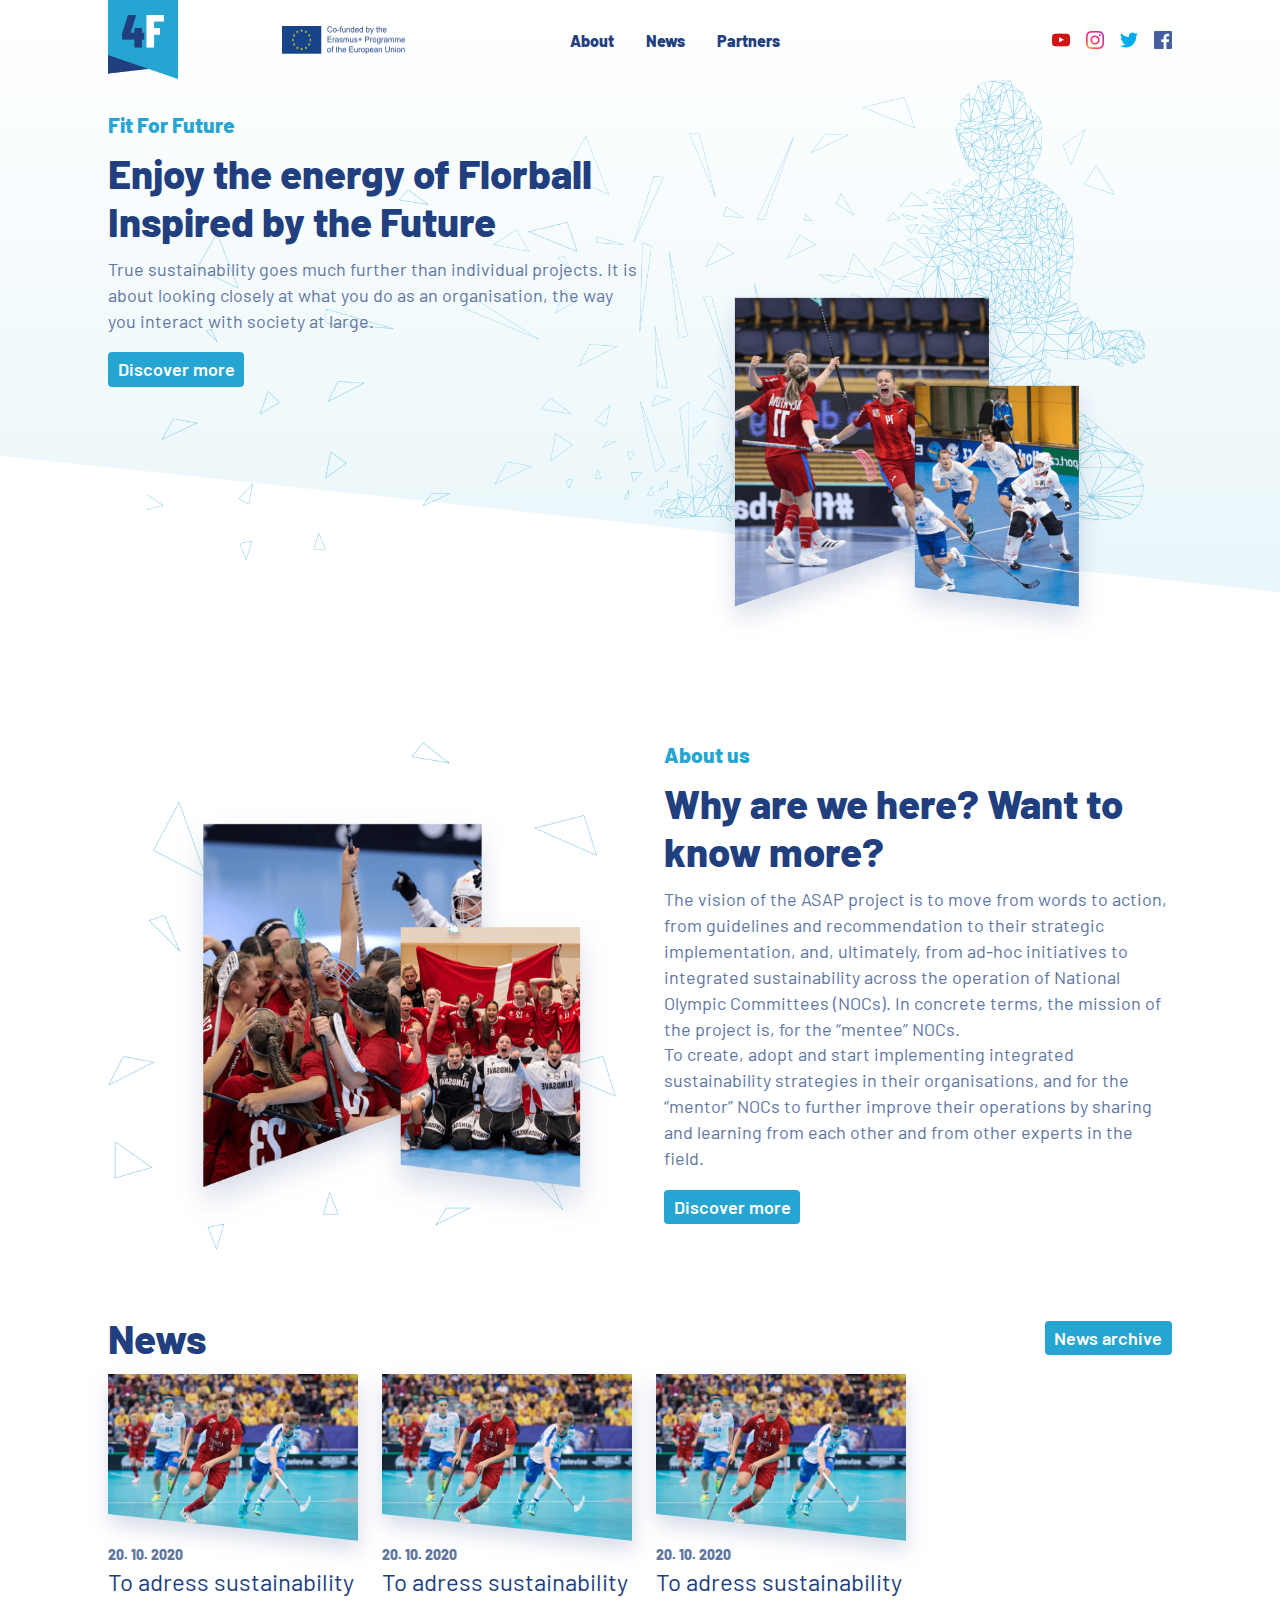
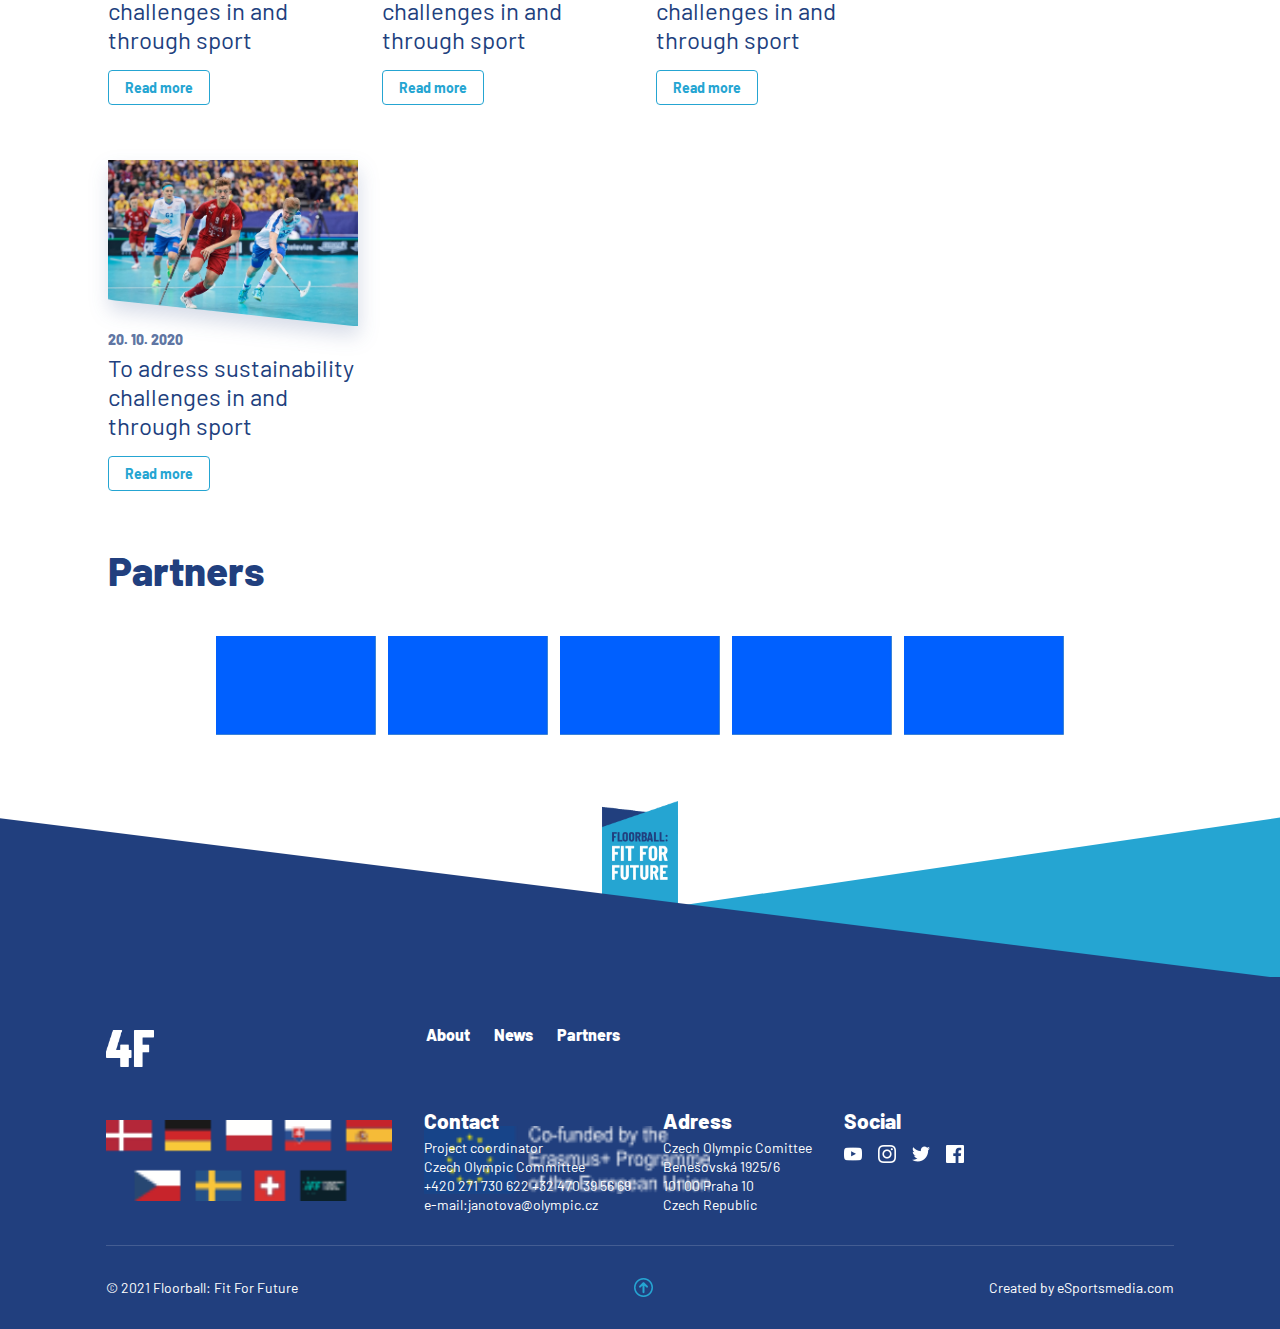
==== commit 87ad6fc5: "HP Desktop - Done" ====
--- a/index.html
+++ b/index.html
@@ -24,6 +24,7 @@
         <div class="menu_container">
             <div class="eu_container">
                 <img src="./images/ico-eu.png" alt="eu">
+                <img src="./images/flags.png" alt="flags">
             </div>
             <nav class="nav">
                 <ul>
@@ -32,9 +33,6 @@
                     <li>Partners</li>
                 </ul>
             </nav>
-            <div>
-                <img src="./images/flags.png" alt="flags">
-            </div>
             <div class="socialIcons_container">
                 <img src="./images/yt.png" alt="youtube-icon">
                 <img src="./images/ig.png" alt="instagram-icon">
@@ -142,6 +140,7 @@
     </main>
     <footer class="footer">
         <img class="footer_bg_logo" src="./images/footer-bg-logo.png" alt="">
+        <img class="footer_bg_img" src="./images/adobe-stock-319854971-copy.png" srcset="./images/adobe-stock-319854971-copy@2x.png 2x, ./images/adobe-stock-319854971-copy@3x.png 3x" alt="">
         <div class="footer_bg">
             <div class="triangle1"></div>
             <div class="triangle2"></div>
@@ -197,5 +196,7 @@
             </div>
         </div>
     </footer>
+
+    <script src="./main.js"></script>
 </body>
 </html>--- a/css/style.css
+++ b/css/style.css
@@ -53,7 +53,7 @@
   top: 0;
   left: 0;
   background-image: linear-gradient(to bottom, #fff, #e9f6fa);
-  clip-path: polygon(0 0, 100% 0, 100% 100%, 0 84%);
+  clip-path: polygon(0 0, 100% 0, 100% 100%, 0 77%);
 }
 
 .bg_figure {
@@ -66,9 +66,27 @@
     position: absolute;
     left: 0;
     top: 5rem;
-    height: 60vh;
+    height: 30rem;
     width: 100%;
     object-fit: contain;
+  }
+
+  .bg_rec {
+    height: 37rem;
+  }
+}
+@media only screen and (min-width: 1536px) {
+  h1 {
+    font-size: 3.75rem;
+  }
+
+  .bg_rec {
+    height: 62rem;
+  }
+
+  .bg_figure {
+    height: 55rem;
+    width: 90%;
   }
 }
 .header {
@@ -92,7 +110,51 @@
 }
 
 .menu_container {
-  display: none;
+  z-index: 19;
+  position: fixed;
+  transform: translateX(100%);
+  height: 100%;
+  width: 15rem;
+  background-image: linear-gradient(to bottom, #fff, #e9f6fa);
+  top: 0;
+  right: 0;
+  display: flex;
+  flex-direction: column;
+  align-items: center;
+  transition: transform 0.3s ease-in-out;
+}
+.menu_container.active {
+  transform: translateX(0);
+}
+.menu_container .eu_container {
+  display: flex;
+  flex-direction: column;
+  justify-content: center;
+  flex: 0.4;
+  gap: 2rem;
+}
+.menu_container .eu_container img {
+  object-fit: contain;
+}
+.menu_container .nav {
+  flex: 0.2;
+}
+.menu_container .nav ul {
+  display: flex;
+  flex-direction: column;
+  gap: 1rem;
+}
+.menu_container .nav ul li {
+  font-weight: 800;
+  color: #213f7e;
+}
+.menu_container .socialIcons_container {
+  flex: 0.4;
+  display: flex;
+  gap: 1rem;
+}
+.menu_container .socialIcons_container img {
+  object-fit: contain;
 }
 
 .burger {
@@ -114,6 +176,80 @@
   .header {
     width: 85%;
     margin: 0 auto;
+  }
+
+  .menu_container {
+    width: 20rem;
+  }
+}
+@media only screen and (min-width: 1280px) {
+  .header {
+    justify-content: unset;
+  }
+
+  .burger {
+    display: none;
+  }
+
+  .menu_container {
+    transform: translateX(0);
+    position: unset;
+    background: none;
+    flex-direction: row;
+    flex: 1;
+  }
+  .menu_container .eu_container {
+    flex: 1;
+  }
+  .menu_container .eu_container img:nth-child(1) {
+    width: max-content;
+    margin: 0 auto;
+    max-height: 1.8rem;
+  }
+  .menu_container .eu_container img:nth-child(2) {
+    display: none;
+  }
+  .menu_container .nav {
+    flex: 1;
+    display: flex;
+    justify-content: center;
+  }
+  .menu_container .nav ul {
+    flex-direction: row;
+    gap: 2rem;
+  }
+  .menu_container .socialIcons_container {
+    flex: 1;
+    justify-content: flex-end;
+  }
+}
+@media only screen and (min-width: 1536px) {
+  .header {
+    width: 80%;
+    height: 9.375rem;
+    transform: translateY(-2px);
+  }
+
+  .logo_container {
+    display: flex;
+    flex-direction: column;
+    gap: 1.25rem;
+  }
+  .logo_container img:nth-child(2) {
+    display: block;
+  }
+
+  .nav ul {
+    gap: 2.5rem;
+  }
+
+  .socialIcons_container {
+    gap: 1.25rem;
+  }
+}
+@media only screen and (min-width: 1920px) {
+  .header {
+    width: 75%;
   }
 }
 .hp_main {
@@ -215,6 +351,46 @@
   .hp_about_img_container img {
     width: 100%;
     height: 100%;
+  }
+}
+@media only screen and (min-width: 1536px) {
+  .hp_main {
+    width: 80%;
+  }
+
+  .hp_hero {
+    padding: 6.5rem 0;
+    height: 100vh;
+  }
+
+  .hp_about {
+    padding-top: 0;
+    padding-bottom: 6.5rem;
+  }
+
+  .hp_about_content {
+    margin-left: 3rem;
+  }
+
+  .hp_hero_content, .hp_about_content {
+    margin-bottom: 0;
+  }
+  .hp_hero_content h3, .hp_about_content h3 {
+    margin-bottom: 1.25rem;
+  }
+  .hp_hero_content h1, .hp_about_content h1 {
+    margin-bottom: 1.25rem;
+  }
+  .hp_hero_content p, .hp_about_content p {
+    margin-bottom: 2.5rem;
+  }
+  .hp_hero_content a, .hp_about_content a {
+    padding: 0.75rem 2rem;
+  }
+}
+@media only screen and (min-width: 1920px) {
+  .hp_main {
+    width: 75%;
   }
 }
 .news {
@@ -292,6 +468,20 @@
     width: 250px;
   }
 }
+@media only screen and (min-width: 1536px) {
+  .news {
+    padding-top: 0;
+    padding-bottom: 6.5rem;
+  }
+
+  .news_header {
+    margin-bottom: 1.25rem;
+  }
+
+  .news_article {
+    width: 340px;
+  }
+}
 .partners {
   padding: 2rem 0;
 }
@@ -312,10 +502,27 @@
   object-fit: contain;
 }
 
+@media only screen and (min-width: 1536px) {
+  .partners {
+    padding-top: 0;
+    padding-bottom: 6.5rem;
+  }
+  .partners h1 {
+    margin-bottom: 1.25rem;
+  }
+
+  .partners_container {
+    gap: 2rem;
+  }
+}
 .footer {
   color: white;
   position: relative;
   margin-top: 7rem;
+}
+
+.footer_bg_img {
+  display: none;
 }
 
 .footer_bg {
@@ -482,5 +689,54 @@
     width: 85%;
   }
 }
+@media only screen and (min-width: 1536px) {
+  .footer {
+    margin-top: 14.5rem;
+  }
+
+  .footer_bg_img {
+    display: block;
+    position: absolute;
+    bottom: 0;
+    left: 0;
+    object-fit: contain;
+  }
+
+  .footer_bg_logo {
+    width: 7.25rem;
+    height: 12rem;
+    top: -14.5rem;
+  }
+
+  .footer_content {
+    width: 80%;
+  }
+  .footer_content > div:not(:last-child) {
+    margin-bottom: 4.5rem;
+  }
+  .footer_content .row1 > div {
+    flex: 0.4;
+  }
+  .footer_content .row1 > div img {
+    width: 5rem;
+    height: 3.75rem;
+  }
+  .footer_content .row1 ul {
+    flex: 0.6;
+    gap: 1.25rem;
+  }
+  .footer_content .row2 {
+    gap: 10rem;
+  }
+  .footer_content .row2 > div:nth-child(1) {
+    flex-direction: column;
+    gap: 2rem;
+  }
+}
+@media only screen and (min-width: 1920px) {
+  .footer_content {
+    width: 75%;
+  }
+}
 
 /*# sourceMappingURL=style.css.map */
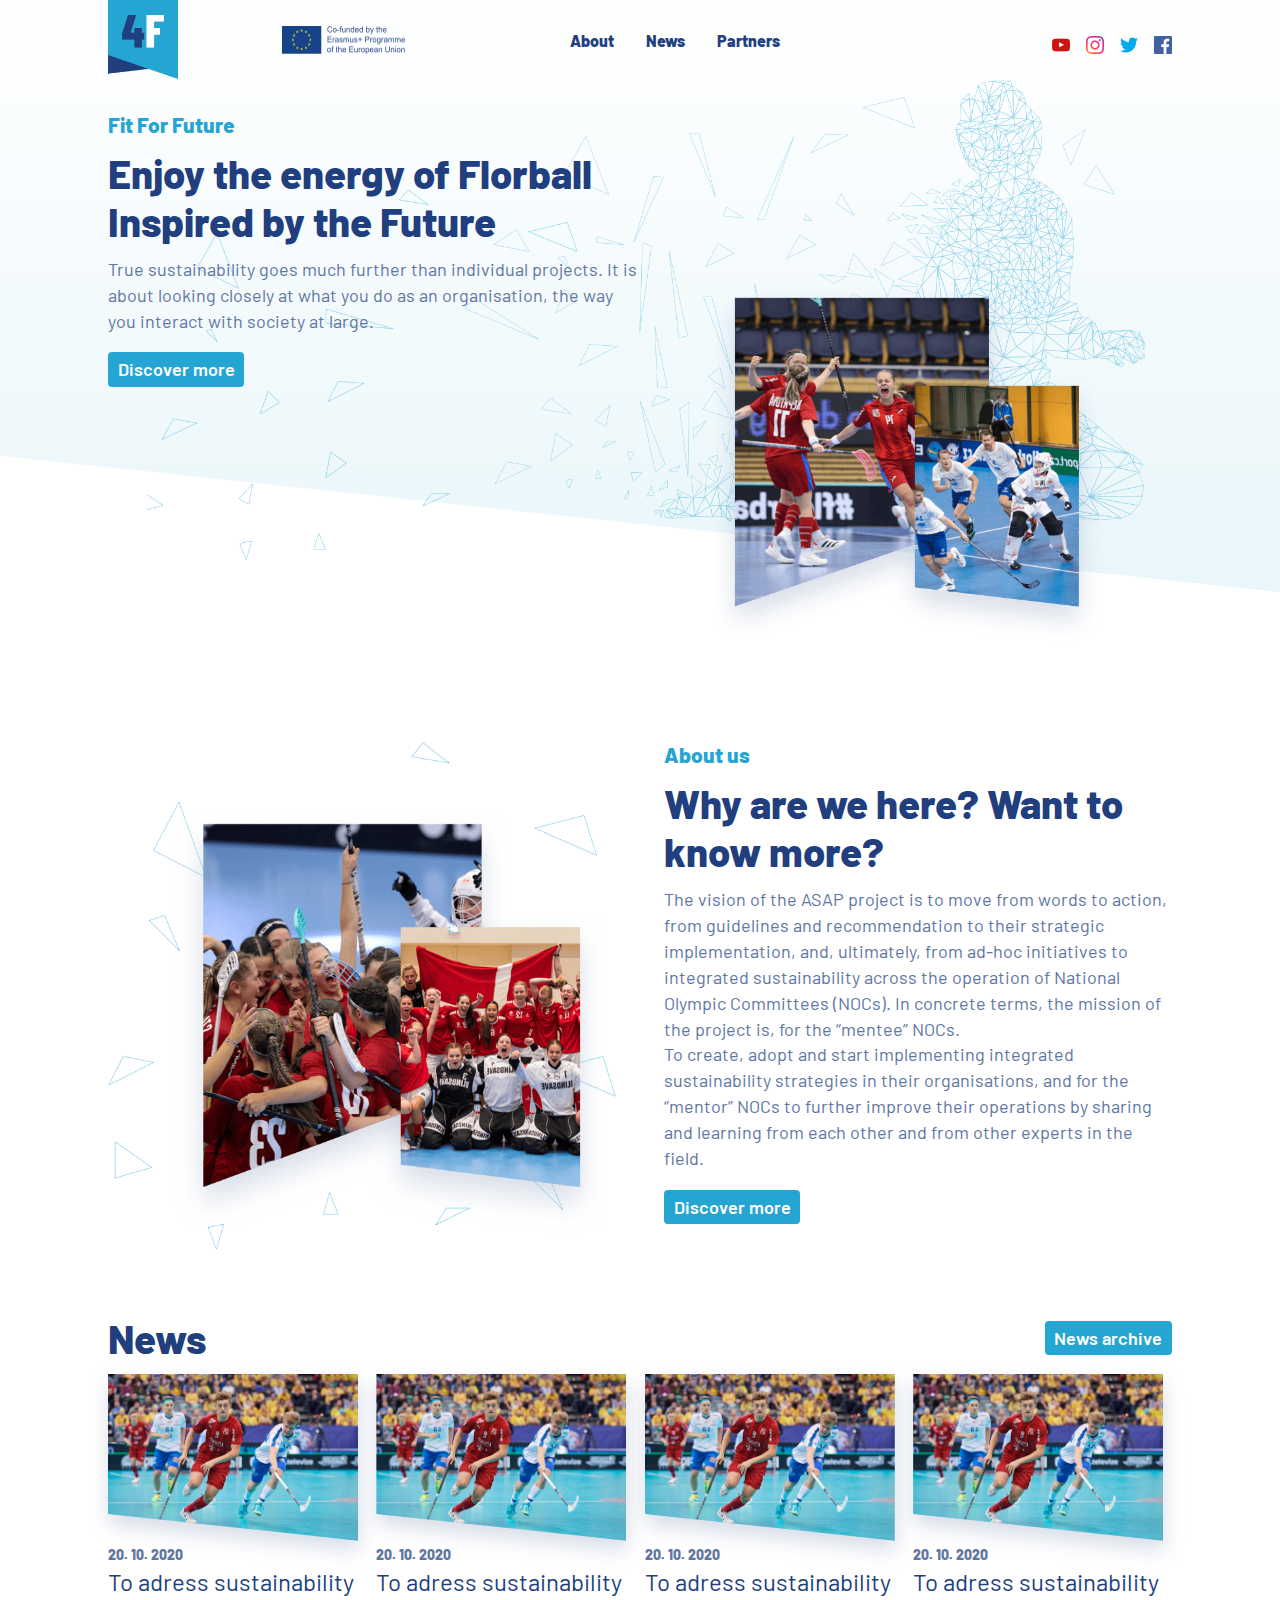
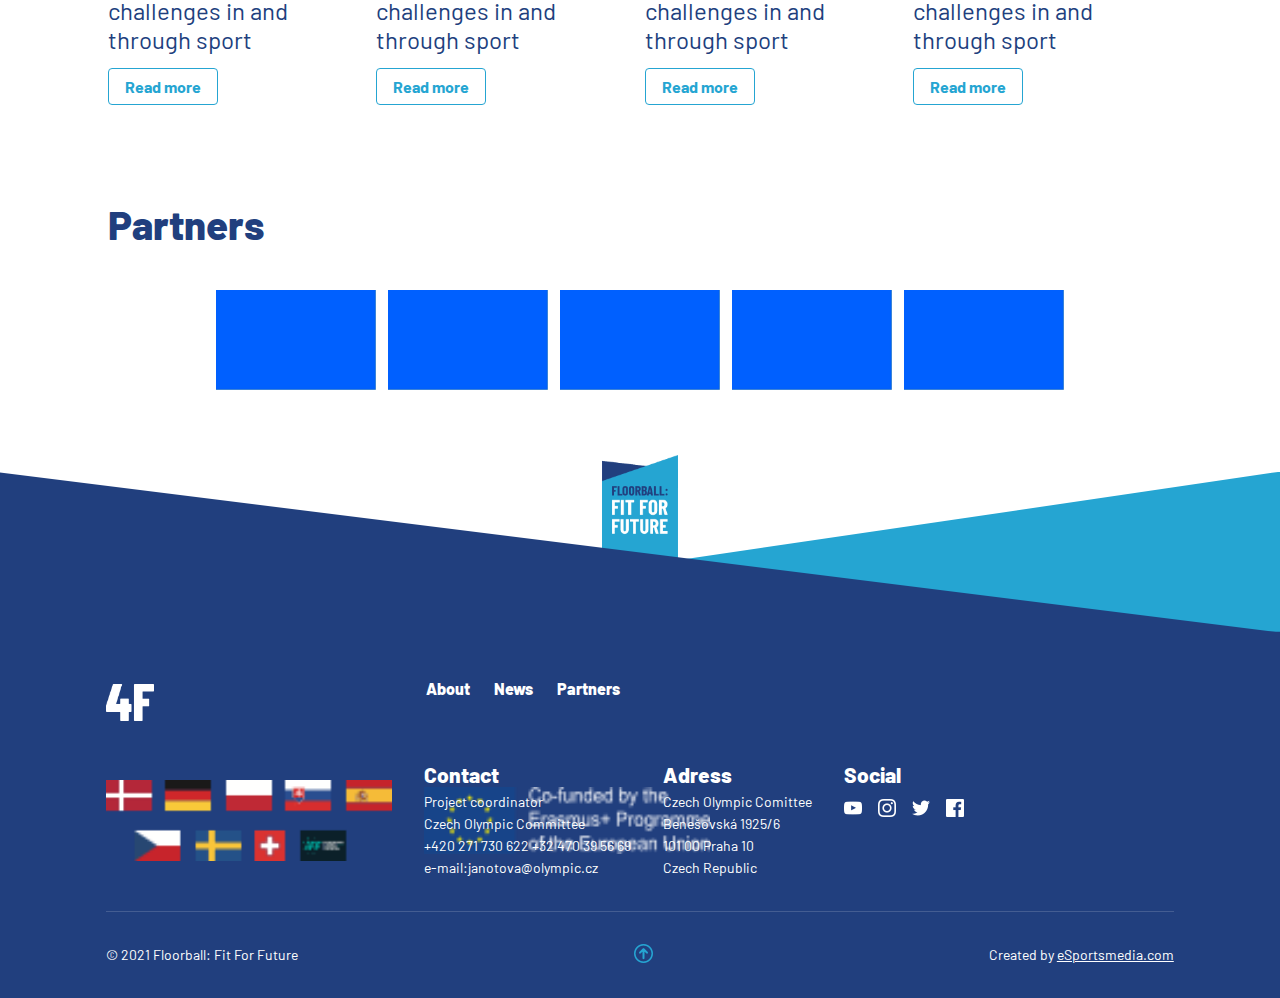
==== commit 63f16bf8: "Hover Effects" ====
--- a/index.html
+++ b/index.html
@@ -11,41 +11,51 @@
     <title>Florbal</title>
 </head>
 <body>
+    <header class="header">
+        <div class="logo_container">
+            <a href="#">
+                <img src="./images/logo.png" alt="logo">
+            </a>
+            <img src="./images/flags.png" alt="flags">
+        </div>
+        <div class="menu_container">
+            <div class="eu_container">
+                <img src="./images/ico-eu.png" srcset="./images/ico-eu@2x.png 2x, ./images/ico-eu@3x.png 3x" alt="eu">
+                <img src="./images/flags.png" alt="flags">
+            </div>
+            <nav class="nav">
+                <ul>
+                    <li><a href="#">About</a></li>
+                    <li><a href="#">News</a></li>
+                    <li><a href="#">Partners</a></li>
+                </ul>
+            </nav>
+            <div class="socialIcons_container">
+                <a href="#">
+                    <img src="./images/yt.png" alt="youtube-icon">
+                </a>
+                <a href="#">
+                    <img src="./images/ig.png" alt="instagram-icon">
+                </a>
+                <a href="#">
+                    <img src="./images/tw.png" alt="twitter-icon">
+                </a>
+                <a href="#">
+                    <img src="./images/fb.png" alt="facebook-icon">
+                </a>
+            </div>
+        </div>
+        <div class="burger">
+            <div></div>
+            <div></div>
+            <div></div>
+        </div>
+    </header>
     <div class="bg_rec"></div>
     <img src="./images/group-20.png"
      srcset="./images/group-20@2x.png 2x,
              ./images/group-20@3x.png 3x"
      class="bg_figure">
-    <header class="header">
-        <div class="logo_container">
-            <img src="./images/logo.png" alt="logo">
-            <img src="./images/flags.png" alt="flags">
-        </div>
-        <div class="menu_container">
-            <div class="eu_container">
-                <img src="./images/ico-eu.png" alt="eu">
-                <img src="./images/flags.png" alt="flags">
-            </div>
-            <nav class="nav">
-                <ul>
-                    <li>About</li>
-                    <li>News</li>
-                    <li>Partners</li>
-                </ul>
-            </nav>
-            <div class="socialIcons_container">
-                <img src="./images/yt.png" alt="youtube-icon">
-                <img src="./images/ig.png" alt="instagram-icon">
-                <img src="./images/tw.png" alt="twitter-icon">
-                <img src="./images/fb.png" alt="facebook-icon">
-            </div>
-        </div>
-        <div class="burger">
-            <div></div>
-            <div></div>
-            <div></div>
-        </div>
-    </header>
     <main class="hp_main">
         <section class="hp_hero">
             <div class="hp_hero_content">
@@ -190,8 +200,10 @@
                 </div>
                 <div class="row3">
                     <span>© 2021 Floorball: Fit For Future</span>
-                    <img src="./images/scroll-up.png" alt="">
-                    <span>Created by <a href="https://www.esportsmedia.com/" target="_blank"></a>eSportsmedia.com</span>
+                    <button class="scroll_up_btn">
+                        <img src="./images/scroll-up.png" alt="">
+                    </button>
+                    <span>Created by <a href="https://www.esportsmedia.com/" target="_blank">eSportsmedia.com</a></span>
                 </div>
             </div>
         </div>
--- a/css/style.css
+++ b/css/style.css
@@ -69,6 +69,7 @@
     height: 30rem;
     width: 100%;
     object-fit: contain;
+    z-index: -1;
   }
 
   .bg_rec {
@@ -99,6 +100,7 @@
 
 .logo_container {
   height: 100%;
+  z-index: 30;
 }
 .logo_container img:nth-child(1) {
   height: 100%;
@@ -146,14 +148,67 @@
 }
 .menu_container .nav ul li {
   font-weight: 800;
+}
+.menu_container .nav ul li a {
+  position: relative;
   color: #213f7e;
+}
+.menu_container .nav ul li a::after {
+  content: "";
+  background: #25a5d2;
+  display: none;
+  position: absolute;
+  right: 0;
+  bottom: 0;
+  width: 0;
+  height: 2px;
+  transition: width 0.6s cubic-bezier(0.25, 1, 0.5, 1);
+}
+.menu_container .nav ul li a:hover {
+  color: #25a5d2;
+}
+.menu_container .nav ul li a:hover::after {
+  right: auto;
+  width: 100%;
+  left: 0;
 }
 .menu_container .socialIcons_container {
   flex: 0.4;
   display: flex;
   gap: 1rem;
 }
-.menu_container .socialIcons_container img {
+.menu_container .socialIcons_container a {
+  position: relative;
+  height: 18px;
+}
+.menu_container .socialIcons_container a::after {
+  content: "";
+  display: none;
+  position: absolute;
+  right: 0;
+  top: 0;
+  width: 0;
+  height: 2px;
+  transition: width 0.6s cubic-bezier(0.25, 1, 0.5, 1);
+}
+.menu_container .socialIcons_container a:nth-child(1)::after {
+  background: #FF0000;
+}
+.menu_container .socialIcons_container a:nth-child(2)::after {
+  background: linear-gradient(to right, #fdf497 0%, #fdf497 5%, #fd5949 45%, #d6249f 60%, #285AEB 90%);
+}
+.menu_container .socialIcons_container a:nth-child(3)::after {
+  background: #1DA1F2;
+}
+.menu_container .socialIcons_container a:nth-child(4)::after {
+  background: #4267B2;
+}
+.menu_container .socialIcons_container a:hover::after {
+  right: auto;
+  width: 100%;
+  left: 0;
+}
+.menu_container .socialIcons_container a img {
   object-fit: contain;
 }
 
@@ -167,9 +222,19 @@
   height: 0.25rem;
   background: #213f7e;
   border-radius: 0.75rem;
+  transition: transform 0.2s ease-in;
 }
 .burger div:nth-child(2) {
   margin: 0.5rem 0;
+}
+.burger.active div:nth-child(1) {
+  transform: rotate(45deg);
+}
+.burger.active div:nth-child(2) {
+  display: none;
+}
+.burger.active div:nth-child(3) {
+  transform: rotate(-45deg) translate(3px, -3px);
 }
 
 @media only screen and (min-width: 768px) {
@@ -218,9 +283,21 @@
     flex-direction: row;
     gap: 2rem;
   }
+  .menu_container .nav ul li a {
+    padding-bottom: 0.3rem;
+  }
+  .menu_container .nav ul li a::after {
+    display: block;
+  }
   .menu_container .socialIcons_container {
     flex: 1;
     justify-content: flex-end;
+  }
+  .menu_container .socialIcons_container a {
+    padding-top: 0.3rem;
+  }
+  .menu_container .socialIcons_container a::after {
+    display: block;
   }
 }
 @media only screen and (min-width: 1536px) {
@@ -234,6 +311,9 @@
     display: flex;
     flex-direction: column;
     gap: 1.25rem;
+  }
+  .logo_container img:nth-child(1) {
+    transform: translateY(-2px);
   }
   .logo_container img:nth-child(2) {
     display: block;
@@ -286,6 +366,11 @@
   padding: 0.4rem 0.6rem;
   background: #25a5d2;
   border-radius: 4px;
+  transition: all 0.15s ease-in;
+}
+.hp_hero_content a:hover, .hp_about_content a:hover {
+  box-shadow: rgba(149, 157, 165, 0.2) 0px 8px 24px;
+  background: #0094ca;
 }
 
 .hp_hero_img_container, .hp_about_img_container {
@@ -413,6 +498,11 @@
   padding: 0.4rem 0.6rem;
   background: #25a5d2;
   border-radius: 4px;
+  transition: all 0.15s ease-in;
+}
+.news_header a:hover {
+  box-shadow: rgba(149, 157, 165, 0.2) 0px 8px 24px;
+  background: #0094ca;
 }
 
 .news_container {
@@ -440,14 +530,31 @@
   margin-bottom: 1.4rem;
 }
 .news_article > div:nth-child(2) a {
-  background: none;
   border: 1px solid #25a5d2;
-  color: #25a5d2;
-  font-size: 0.875rem;
-  font-weight: bold;
-  text-decoration: none;
   border-radius: 4px;
   padding: 0.5rem 1rem;
+  position: relative;
+  overflow: hidden;
+  color: #25a5d2;
+  font-weight: bold;
+  position: relative;
+  transition: color 0.2s ease-in;
+}
+.news_article > div:nth-child(2) a::after {
+  content: "";
+  position: absolute;
+  inset: 0;
+  width: 100%;
+  height: 0;
+  background: #25a5d2;
+  transition: height 0.2s ease-in;
+  z-index: -1;
+}
+.news_article > div:nth-child(2) a:hover {
+  color: white;
+}
+.news_article > div:nth-child(2) a:hover::after {
+  height: 100%;
 }
 
 @media only screen and (min-width: 768px) {
@@ -461,7 +568,7 @@
     width: 100%;
     flex-direction: row;
     flex-wrap: wrap;
-    gap: 1.5rem;
+    gap: 1.15rem;
   }
 
   .news_article {
@@ -477,9 +584,18 @@
   .news_header {
     margin-bottom: 1.25rem;
   }
+  .news_header a {
+    padding: 0.75rem 2rem;
+  }
 
   .news_article {
     width: 340px;
+  }
+}
+@media only screen and (min-width: 1920px) {
+  .news_container {
+    gap: 0;
+    justify-content: space-between;
   }
 }
 .partners {
@@ -496,7 +612,13 @@
   flex-wrap: wrap;
   gap: 0.75rem;
 }
-.partners_container img {
+.partners_container a {
+  transition: all 0.2s ease-in;
+}
+.partners_container a:hover {
+  filter: drop-shadow(rgba(149, 157, 165, 0.2) 0px 8px 24px);
+}
+.partners_container a img {
   width: 10rem;
   height: 10rem;
   object-fit: contain;
@@ -572,6 +694,9 @@
 .footer_content > div:not(:last-child) {
   margin-bottom: 2rem;
 }
+.footer_content span {
+  line-height: 1.57;
+}
 .footer_content .row1 {
   display: flex;
 }
@@ -598,6 +723,26 @@
 }
 .footer_content .row1 ul li a {
   color: white;
+  position: relative;
+}
+.footer_content .row1 ul li a::after {
+  content: "";
+  background: #25a5d2;
+  display: none;
+  position: absolute;
+  right: 0;
+  bottom: 0;
+  width: 0;
+  height: 2px;
+  transition: width 0.6s cubic-bezier(0.25, 1, 0.5, 1);
+}
+.footer_content .row1 ul li a:hover {
+  color: #25a5d2;
+}
+.footer_content .row1 ul li a:hover::after {
+  right: auto;
+  width: 100%;
+  left: 0;
 }
 .footer_content .row2 {
   display: flex;
@@ -629,6 +774,28 @@
   align-items: center;
   gap: 1rem;
 }
+.footer_content .row2 > div:nth-child(4) > div a {
+  position: relative;
+}
+.footer_content .row2 > div:nth-child(4) > div a::after {
+  content: "";
+  background: white;
+  display: none;
+  position: absolute;
+  right: 0;
+  bottom: 0;
+  width: 0;
+  height: 2px;
+  transition: width 0.6s cubic-bezier(0.25, 1, 0.5, 1);
+}
+.footer_content .row2 > div:nth-child(4) > div a:hover {
+  color: #25a5d2;
+}
+.footer_content .row2 > div:nth-child(4) > div a:hover::after {
+  right: auto;
+  width: 100%;
+  left: 0;
+}
 .footer_content .row3 {
   display: flex;
   flex-wrap: wrap;
@@ -637,7 +804,11 @@
 .footer_content .row3 span {
   font-weight: 400;
 }
-.footer_content .row3 img {
+.footer_content .row3 span a {
+  color: white;
+  text-decoration: underline;
+}
+.footer_content .row3 button {
   display: none;
 }
 
@@ -660,8 +831,15 @@
     justify-content: space-between;
     align-items: center;
   }
-  .footer_content .row3 img {
+  .footer_content .row3 button {
     display: block;
+    background: none;
+    border: none;
+    cursor: pointer;
+    transition: transform 0.1s ease-in;
+  }
+  .footer_content .row3 button:hover {
+    transform: scale(1.1);
   }
 }
 @media only screen and (min-width: 1024px) {
@@ -687,6 +865,20 @@
   .footer_bg .triangle2 {
     top: -9.95rem;
     width: 85%;
+  }
+
+  .footer_content .row1 ul li a {
+    padding-bottom: 0.3rem;
+  }
+  .footer_content .row1 ul li a::after {
+    display: block;
+  }
+
+  .footer_content .row2 > div:nth-child(4) > div a {
+    padding-bottom: 0.2rem;
+  }
+  .footer_content .row2 > div:nth-child(4) > div a::after {
+    display: block;
   }
 }
 @media only screen and (min-width: 1536px) {
@@ -698,7 +890,7 @@
     display: block;
     position: absolute;
     bottom: 0;
-    left: 0;
+    right: 15%;
     object-fit: contain;
   }
 
@@ -737,6 +929,10 @@
   .footer_content {
     width: 75%;
   }
+
+  .footer_bg_img {
+    right: 17%;
+  }
 }
 
 /*# sourceMappingURL=style.css.map */
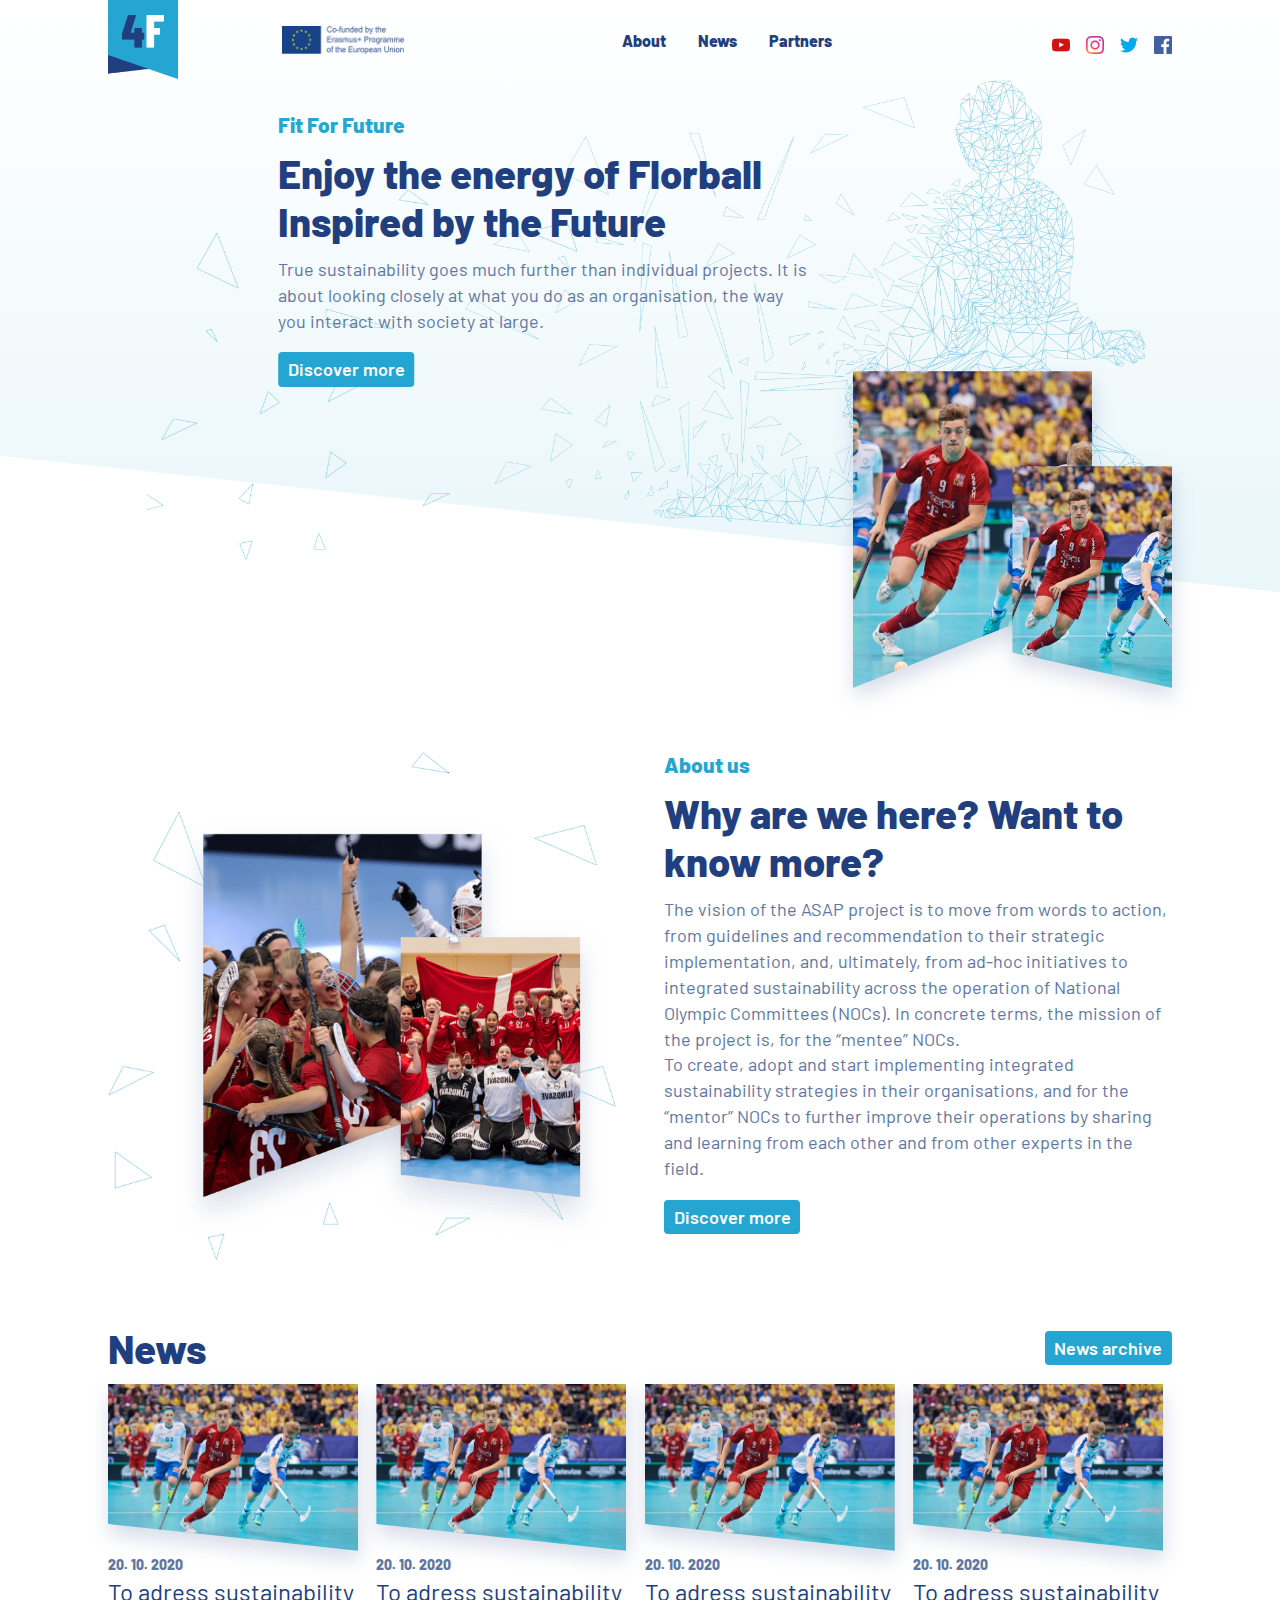
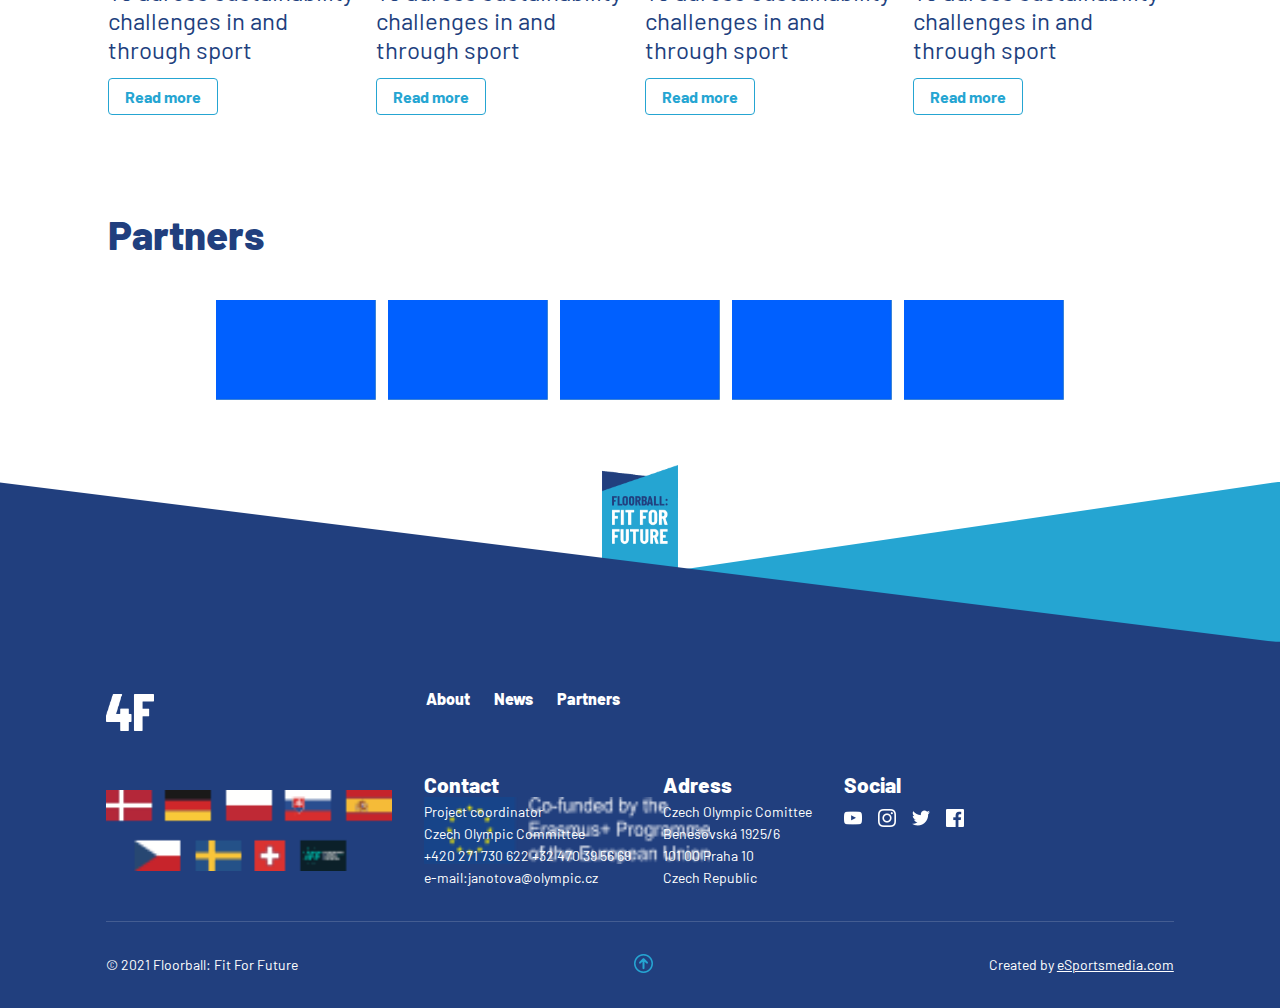
==== commit 4d830c3a: "Corrections" ====
--- a/index.html
+++ b/index.html
@@ -25,9 +25,9 @@
             </div>
             <nav class="nav">
                 <ul>
-                    <li><a href="#">About</a></li>
-                    <li><a href="#">News</a></li>
-                    <li><a href="#">Partners</a></li>
+                    <li><a href="#about">About</a></li>
+                    <li><a href="#news">News</a></li>
+                    <li><a href="#partners">Partners</a></li>
                 </ul>
             </nav>
             <div class="socialIcons_container">
@@ -65,10 +65,17 @@
                 <a href="#">Discover more</a>
             </div>
             <div class="hp_hero_img_container">
-                <img src="./images/hero-img.png" alt="">
-            </div>
-        </section>
-        <section class="hp_about">
+                <div class="hp_hero_img_inner">
+                    <div>
+                        <img src="./images/news-img3.png" alt="">
+                    </div>
+                    <div>
+                        <img src="./images/news-img3.png" alt="">
+                    </div>
+                </div>
+            </div>
+        </section>
+        <section id="about" class="hp_about">
             <div class="hp_about_img_container">
                 <img src="./images/about-img.png" alt="">
             </div>
@@ -79,7 +86,7 @@
                 <a href="#">Discover more</a>
             </div>
         </section>
-        <section class="news">
+        <section id="news" class="news">
             <div class="news_header">
                 <h1>News</h1>
                 <a href="#">News archive</a>
@@ -127,7 +134,7 @@
                 </div>
             </div>
         </section>
-        <section class="partners">
+        <section id="partners" class="partners">
             <h1>Partners</h1>
             <div class="partners_container">
                 <a href="#">
--- a/css/style.css
+++ b/css/style.css
@@ -2,6 +2,10 @@
   padding: 0;
   margin: 0;
   box-sizing: border-box;
+}
+
+html {
+  scroll-behavior: smooth;
 }
 
 body {
@@ -54,6 +58,9 @@
   left: 0;
   background-image: linear-gradient(to bottom, #fff, #e9f6fa);
   clip-path: polygon(0 0, 100% 0, 100% 100%, 0 77%);
+}
+.bg_rec.article {
+  clip-path: polygon(0 0, 100% 0, 100% 100%, 0 60%);
 }
 
 .bg_figure {
@@ -75,6 +82,9 @@
   .bg_rec {
     height: 37rem;
   }
+  .bg_rec.article {
+    height: 20rem;
+  }
 }
 @media only screen and (min-width: 1536px) {
   h1 {
@@ -83,6 +93,9 @@
 
   .bg_rec {
     height: 62rem;
+  }
+  .bg_rec.article {
+    height: 30rem;
   }
 
   .bg_figure {
@@ -262,13 +275,14 @@
     background: none;
     flex-direction: row;
     flex: 1;
+    margin-left: 6.5rem;
   }
   .menu_container .eu_container {
     flex: 1;
+    justify-content: flex-start;
   }
   .menu_container .eu_container img:nth-child(1) {
     width: max-content;
-    margin: 0 auto;
     max-height: 1.8rem;
   }
   .menu_container .eu_container img:nth-child(2) {
@@ -373,7 +387,46 @@
   background: #0094ca;
 }
 
-.hp_hero_img_container, .hp_about_img_container {
+.hp_hero_img_container {
+  height: 14.7rem;
+  width: 75%;
+  margin: 0 auto;
+}
+
+.hp_hero_img_inner {
+  height: 100%;
+  width: 100%;
+  display: flex;
+  position: relative;
+}
+.hp_hero_img_inner > div {
+  position: absolute;
+  filter: drop-shadow(1px 10px 10px rgba(33, 63, 126, 0.18));
+}
+.hp_hero_img_inner > div img {
+  object-fit: cover;
+  height: 100%;
+}
+.hp_hero_img_inner > div:nth-child(1) {
+  width: 75%;
+  height: 100%;
+  top: 0;
+  left: 0;
+}
+.hp_hero_img_inner > div:nth-child(1) img {
+  clip-path: polygon(0 0, 100% 0%, 100% 70%, 0% 100%);
+}
+.hp_hero_img_inner > div:nth-child(2) {
+  width: 50%;
+  height: 70%;
+  right: 0;
+  bottom: 0;
+}
+.hp_hero_img_inner > div:nth-child(2) img {
+  clip-path: polygon(0 0, 100% 0, 100% 100%, 0 84%);
+}
+
+.hp_about_img_container {
   display: flex;
   justify-content: center;
 }
@@ -388,45 +441,56 @@
     margin: 0 auto;
   }
 
-  .hp_hero_img_container img, .hp_about_img_container img {
+  .hp_hero_img_container {
+    width: 50%;
+    height: 18rem;
+  }
+
+  .hp_about_img_container img {
     width: 70%;
   }
 }
 @media only screen and (min-width: 1024px) {
-  .hp_main {
-    width: 85%;
-    margin: 0 auto;
-  }
-
-  .hp_hero_img_container, .hp_about_img_container {
+  .hp_hero_img_container {
+    width: 35%;
+  }
+
+  .hp_about_img_container {
     flex: 0.5;
   }
-  .hp_hero_img_container img, .hp_about_img_container img {
+  .hp_about_img_container img {
     width: 50%;
   }
 }
 @media only screen and (min-width: 1280px) {
   .hp_hero {
     flex-direction: row;
-    height: 70vh;
+    height: 40rem;
   }
 
   .hp_about {
     flex-direction: row;
   }
 
+  .hp_hero_content {
+    transform: translateX(32%);
+  }
+
   .hp_hero_content, .hp_about_content {
     flex: 0.5;
   }
 
   .hp_hero_img_container {
     flex: 0.5;
-  }
-  .hp_hero_img_container img {
-    width: 75%;
-    height: 75%;
-    align-self: flex-end;
-    object-fit: contain;
+    height: 100%;
+    display: flex;
+    align-items: flex-end;
+  }
+
+  .hp_hero_img_inner {
+    height: 55%;
+    width: 60%;
+    margin-left: auto;
   }
 
   .hp_about_img_container {
@@ -445,7 +509,12 @@
 
   .hp_hero {
     padding: 6.5rem 0;
-    height: 100vh;
+    height: 64.5rem;
+  }
+
+  .hp_hero_img_inner {
+    height: 50%;
+    width: 65%;
   }
 
   .hp_about {
@@ -476,6 +545,15 @@
 @media only screen and (min-width: 1920px) {
   .hp_main {
     width: 75%;
+  }
+
+  .hp_hero_img_inner {
+    width: 70%;
+    height: 55%;
+  }
+
+  .hp_hero_content h1, .hp_hero_content p {
+    width: 72%;
   }
 }
 .news {
@@ -934,5 +1012,448 @@
     right: 17%;
   }
 }
+.article_main {
+  padding: 0 0.75rem;
+}
+
+.article_container {
+  margin: 2rem 0;
+}
+
+.article_img_container {
+  filter: drop-shadow(1px 10px 10px rgba(33, 63, 126, 0.18));
+}
+.article_img_container img {
+  object-fit: cover;
+  clip-path: polygon(0 0, 100% 0, 100% 100%, 0 84%);
+}
+
+.article_content span {
+  color: #6076a3;
+}
+.article_content h1 {
+  color: #213f7e;
+  margin: 0.75rem 0;
+}
+.article_content .anotace {
+  color: #6076a3;
+  font-size: 1.3rem;
+  font-weight: 400;
+  margin-bottom: 2rem;
+}
+.article_content p {
+  color: #6076a3;
+}
+.article_content > p {
+  margin-bottom: 2rem;
+}
+.article_content .typo_imgAndText {
+  display: flex;
+  flex-direction: column;
+  align-items: center;
+  margin-bottom: 2rem;
+}
+.article_content .typo_imgAndText > div:nth-child(1) {
+  margin-bottom: 1.05rem;
+  filter: drop-shadow(1px 10px 10px rgba(33, 63, 126, 0.18));
+  width: 15rem;
+}
+.article_content .typo_imgAndText > div:nth-child(1) img {
+  width: 100%;
+  height: 12rem;
+  object-fit: cover;
+  clip-path: polygon(0 0, 100% 0, 100% 100%, 0 92%);
+}
+.article_content .quotation {
+  margin-bottom: 2rem;
+  padding-left: 1.5rem;
+  border-left: 5px solid #25a5d2;
+}
+.article_content .quotation h2:nth-child(1) {
+  color: #213f7e;
+  margin-bottom: 0.75rem;
+}
+.article_content .quotation h2:nth-child(2) {
+  color: #6076a3;
+  font-weight: 400;
+  line-height: 1.33;
+}
+.article_content .typo_list {
+  margin-bottom: 2rem;
+}
+.article_content .typo_list h2 {
+  color: #213f7e;
+  margin-bottom: 0.75rem;
+}
+.article_content .typo_list ul li {
+  font-size: 1.125rem;
+  color: #6076a3;
+}
+.article_content .typo_list ul li:not(:last-child) {
+  margin-bottom: 0.75rem;
+}
+.article_content .typo_list ul li img {
+  margin-right: 0.75rem;
+}
+
+.article_share_container {
+  width: max-content;
+  margin: 0 auto;
+}
+.article_share_container h2 {
+  color: #213f7e;
+  margin-bottom: 0.75rem;
+}
+.article_share_container > div {
+  display: flex;
+  justify-content: space-between;
+  align-items: center;
+}
+.article_share_container > div a {
+  position: relative;
+}
+.article_share_container > div a::after {
+  content: "";
+  display: none;
+  position: absolute;
+  right: 0;
+  bottom: 0;
+  width: 0;
+  height: 2px;
+  transition: width 0.6s cubic-bezier(0.25, 1, 0.5, 1);
+}
+.article_share_container > div a:nth-child(1)::after {
+  background: #1DA1F2;
+}
+.article_share_container > div a:nth-child(2)::after {
+  background: #4267B2;
+}
+.article_share_container > div a:hover::after {
+  right: auto;
+  width: 100%;
+  left: 0;
+}
+.article_share_container > div a img {
+  object-fit: contain;
+}
+
+@media only screen and (min-width: 768px) {
+  .article_main {
+    width: 85%;
+    margin: 0 auto;
+  }
+
+  .article_container {
+    background: white;
+    box-shadow: 0 22px 64px 10px rgba(96, 118, 163, 0.11);
+  }
+
+  .article_content {
+    padding: 0 2rem;
+    padding-bottom: 2rem;
+  }
+}
+@media only screen and (min-width: 1024px) {
+  .article_container {
+    width: 675px;
+    margin: 2rem auto;
+  }
+}
+@media only screen and (min-width: 1280px) {
+  .article_share_container > div a {
+    padding-bottom: 0.3rem;
+  }
+  .article_share_container > div a::after {
+    display: block;
+  }
+}
+@media only screen and (min-width: 1536px) {
+  .article_main {
+    width: 80%;
+  }
+
+  .article_container {
+    width: 775px;
+    margin: 6.5rem auto;
+    margin-top: 1.1rem;
+  }
+
+  .article_img_container {
+    height: 570px;
+  }
+  .article_img_container img {
+    height: 100%;
+    width: 100%;
+  }
+
+  .article_content {
+    padding: 0 3rem;
+    padding-bottom: 3rem;
+  }
+  .article_content h1 {
+    margin-bottom: 1.25rem;
+  }
+  .article_content .anotace {
+    font-size: 1.5rem;
+    line-height: 1.58;
+    margin-bottom: 2.25rem;
+  }
+  .article_content > p {
+    margin-bottom: 3rem;
+  }
+  .article_content .typo_imgAndText {
+    gap: 1.8rem;
+  }
+  .article_content .typo_imgAndText.left {
+    flex-direction: row;
+  }
+  .article_content .typo_imgAndText.right {
+    flex-direction: row-reverse;
+  }
+  .article_content .typo_imgAndText > div:nth-child(1) {
+    margin-bottom: 0;
+    flex: 0.25;
+    width: 9.5rem;
+  }
+  .article_content .typo_imgAndText > div:nth-child(1) img {
+    width: 100%;
+    height: 13rem;
+  }
+  .article_content .typo_imgAndText p {
+    flex: 0.75;
+  }
+
+  .article_share_container {
+    margin: 6.5rem auto;
+    margin-top: 0;
+  }
+}
+@media only screen and (min-width: 1920px) {
+  .article_main {
+    width: 75%;
+  }
+
+  .article_container {
+    width: 940px;
+  }
+
+  .article_content .typo_imgAndText > div:nth-child(1) {
+    flex: 0.2;
+  }
+  .article_content .typo_imgAndText p {
+    flex: 0.8;
+  }
+}
+.text_main {
+  padding: 0 0.75rem;
+}
+
+.text_container {
+  margin: 2rem 0;
+}
+
+.text_content h1 {
+  color: #213f7e;
+  margin-bottom: 1.5rem;
+}
+.text_content .anotace {
+  color: #6076a3;
+  font-size: 1.3rem;
+  font-weight: 400;
+  margin-bottom: 2rem;
+}
+.text_content p {
+  color: #6076a3;
+}
+.text_content > p {
+  margin-bottom: 2rem;
+}
+.text_content .typo_imgAndText {
+  display: flex;
+  flex-direction: column;
+  align-items: center;
+  margin-bottom: 2rem;
+}
+.text_content .typo_imgAndText > div:nth-child(1) {
+  margin-bottom: 1.05rem;
+  filter: drop-shadow(1px 10px 10px rgba(33, 63, 126, 0.18));
+  width: 15rem;
+}
+.text_content .typo_imgAndText > div:nth-child(1) img {
+  width: 100%;
+  height: 12rem;
+  object-fit: cover;
+  clip-path: polygon(0 0, 100% 0, 100% 100%, 0 92%);
+}
+.text_content .quotation {
+  margin-bottom: 2rem;
+  padding-left: 1.5rem;
+  border-left: 5px solid #25a5d2;
+}
+.text_content .quotation h2:nth-child(1) {
+  color: #213f7e;
+  margin-bottom: 0.75rem;
+}
+.text_content .quotation h2:nth-child(2) {
+  color: #6076a3;
+  font-weight: 400;
+  line-height: 1.33;
+}
+.text_content .typo_list {
+  margin-bottom: 2rem;
+}
+.text_content .typo_list h2 {
+  color: #213f7e;
+  margin-bottom: 0.75rem;
+}
+.text_content .typo_list ul li {
+  font-size: 1.125rem;
+  color: #6076a3;
+}
+.text_content .typo_list ul li:not(:last-child) {
+  margin-bottom: 0.75rem;
+}
+.text_content .typo_list ul li img {
+  margin-right: 0.75rem;
+}
+
+.text_share_container {
+  width: max-content;
+  margin: 0 auto;
+}
+.text_share_container h2 {
+  color: #213f7e;
+  margin-bottom: 0.75rem;
+}
+.text_share_container > div {
+  display: flex;
+  justify-content: space-between;
+  align-items: center;
+}
+.text_share_container > div a {
+  position: relative;
+}
+.text_share_container > div a::after {
+  content: "";
+  display: none;
+  position: absolute;
+  right: 0;
+  bottom: 0;
+  width: 0;
+  height: 2px;
+  transition: width 0.6s cubic-bezier(0.25, 1, 0.5, 1);
+}
+.text_share_container > div a:nth-child(1)::after {
+  background: #1DA1F2;
+}
+.text_share_container > div a:nth-child(2)::after {
+  background: #4267B2;
+}
+.text_share_container > div a:hover::after {
+  right: auto;
+  width: 100%;
+  left: 0;
+}
+.text_share_container > div a img {
+  object-fit: contain;
+}
+
+@media only screen and (min-width: 768px) {
+  .text_main {
+    width: 85%;
+    margin: 0 auto;
+  }
+
+  .text_container {
+    background: white;
+    box-shadow: 0 22px 64px 10px rgba(96, 118, 163, 0.11);
+  }
+
+  .text_content {
+    padding: 2rem;
+  }
+}
+@media only screen and (min-width: 1024px) {
+  .text_container {
+    width: 675px;
+    margin: 2rem auto;
+  }
+}
+@media only screen and (min-width: 1280px) {
+  .text_share_container > div a {
+    padding-bottom: 0.3rem;
+  }
+  .text_share_container > div a::after {
+    display: block;
+  }
+}
+@media only screen and (min-width: 1536px) {
+  .text_main {
+    width: 80%;
+  }
+
+  .text_container {
+    width: 775px;
+    margin: 6.5rem auto;
+    margin-top: 1.1rem;
+  }
+
+  .text_content {
+    padding: 3rem;
+  }
+  .text_content h1 {
+    margin-bottom: 2.5rem;
+  }
+  .text_content .anotace {
+    font-size: 1.5rem;
+    line-height: 1.58;
+    margin-bottom: 2.25rem;
+  }
+  .text_content > p {
+    margin-bottom: 3rem;
+  }
+  .text_content .typo_imgAndText {
+    gap: 1.8rem;
+  }
+  .text_content .typo_imgAndText.left {
+    flex-direction: row;
+  }
+  .text_content .typo_imgAndText.right {
+    flex-direction: row-reverse;
+  }
+  .text_content .typo_imgAndText > div:nth-child(1) {
+    margin-bottom: 0;
+    flex: 0.25;
+    width: 9.5rem;
+  }
+  .text_content .typo_imgAndText > div:nth-child(1) img {
+    width: 100%;
+    height: 13rem;
+  }
+  .text_content .typo_imgAndText p {
+    flex: 0.75;
+  }
+
+  .text_share_container {
+    margin: 6.5rem auto;
+    margin-top: 0;
+  }
+}
+@media only screen and (min-width: 1920px) {
+  .text_main {
+    width: 75%;
+  }
+
+  .text_container {
+    width: 940px;
+  }
+
+  .text_content .typo_imgAndText > div:nth-child(1) {
+    flex: 0.2;
+  }
+  .text_content .typo_imgAndText p {
+    flex: 0.8;
+  }
+}
 
 /*# sourceMappingURL=style.css.map */
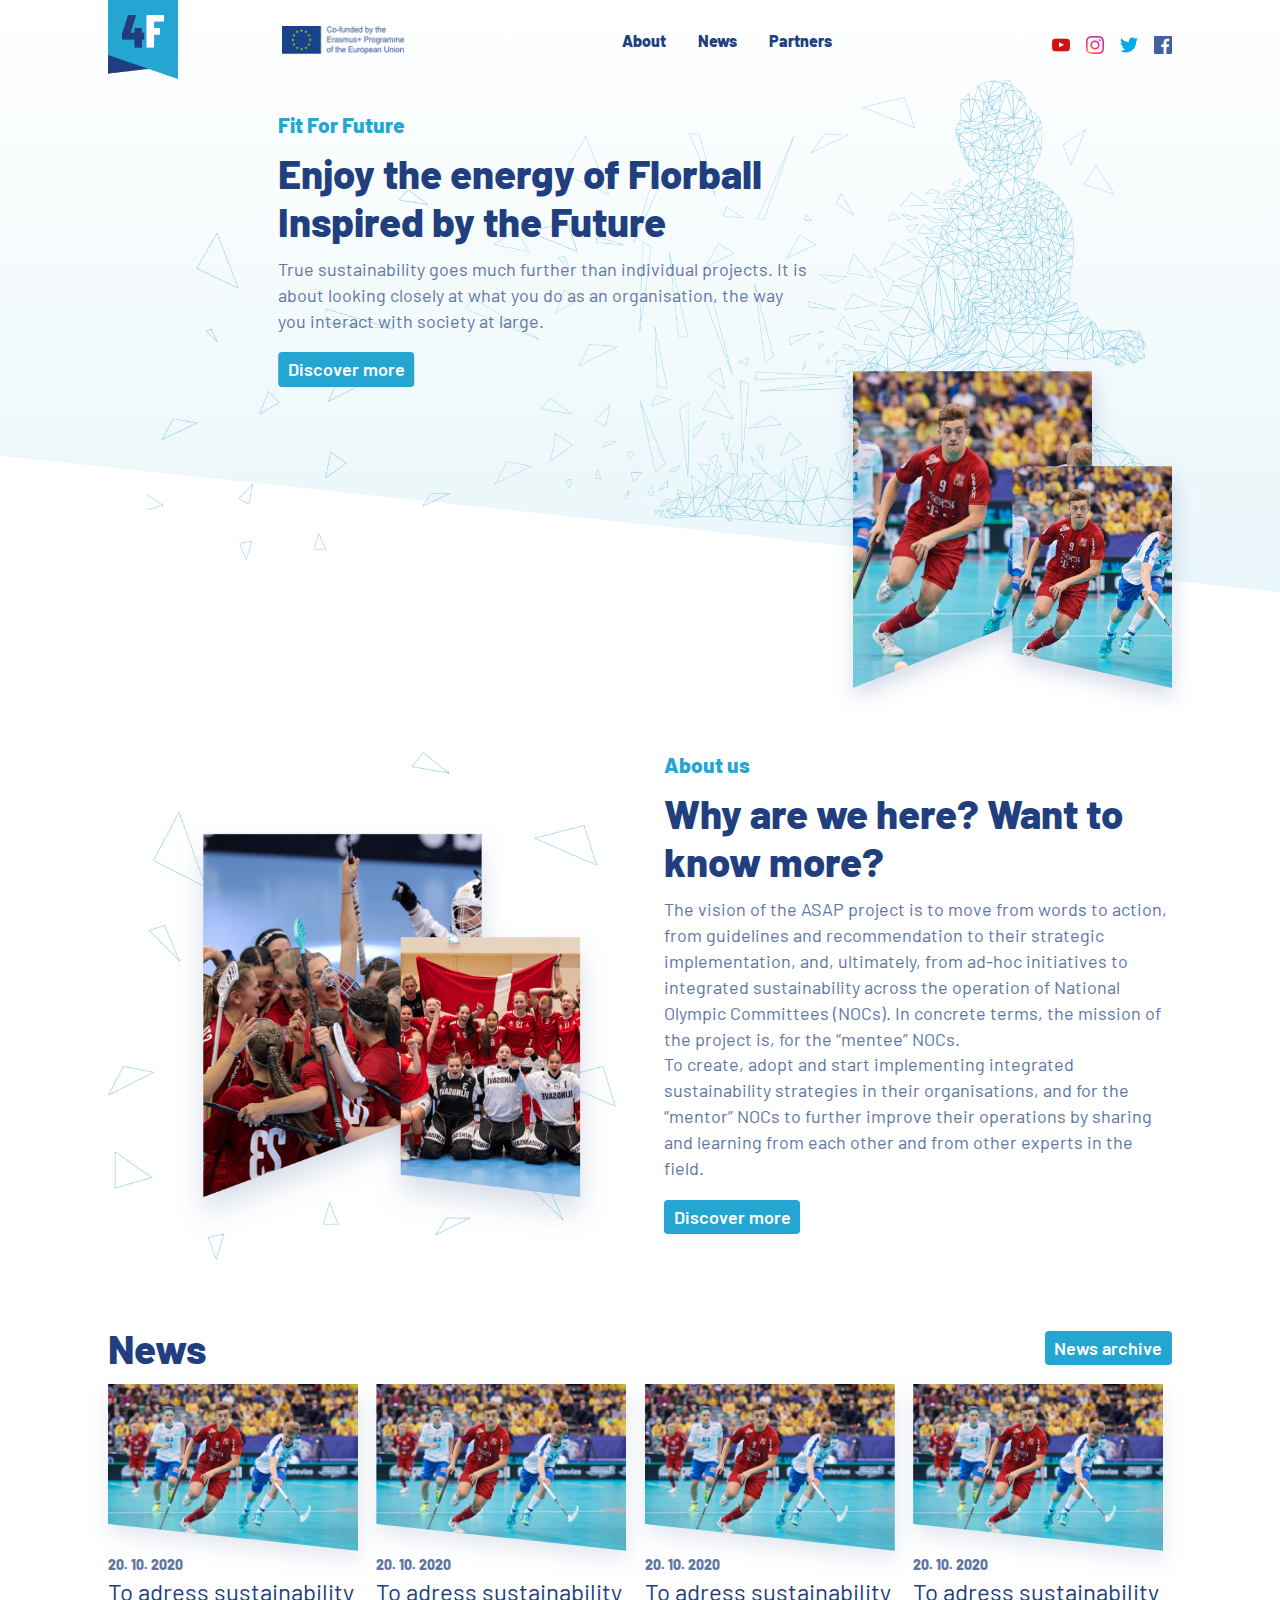
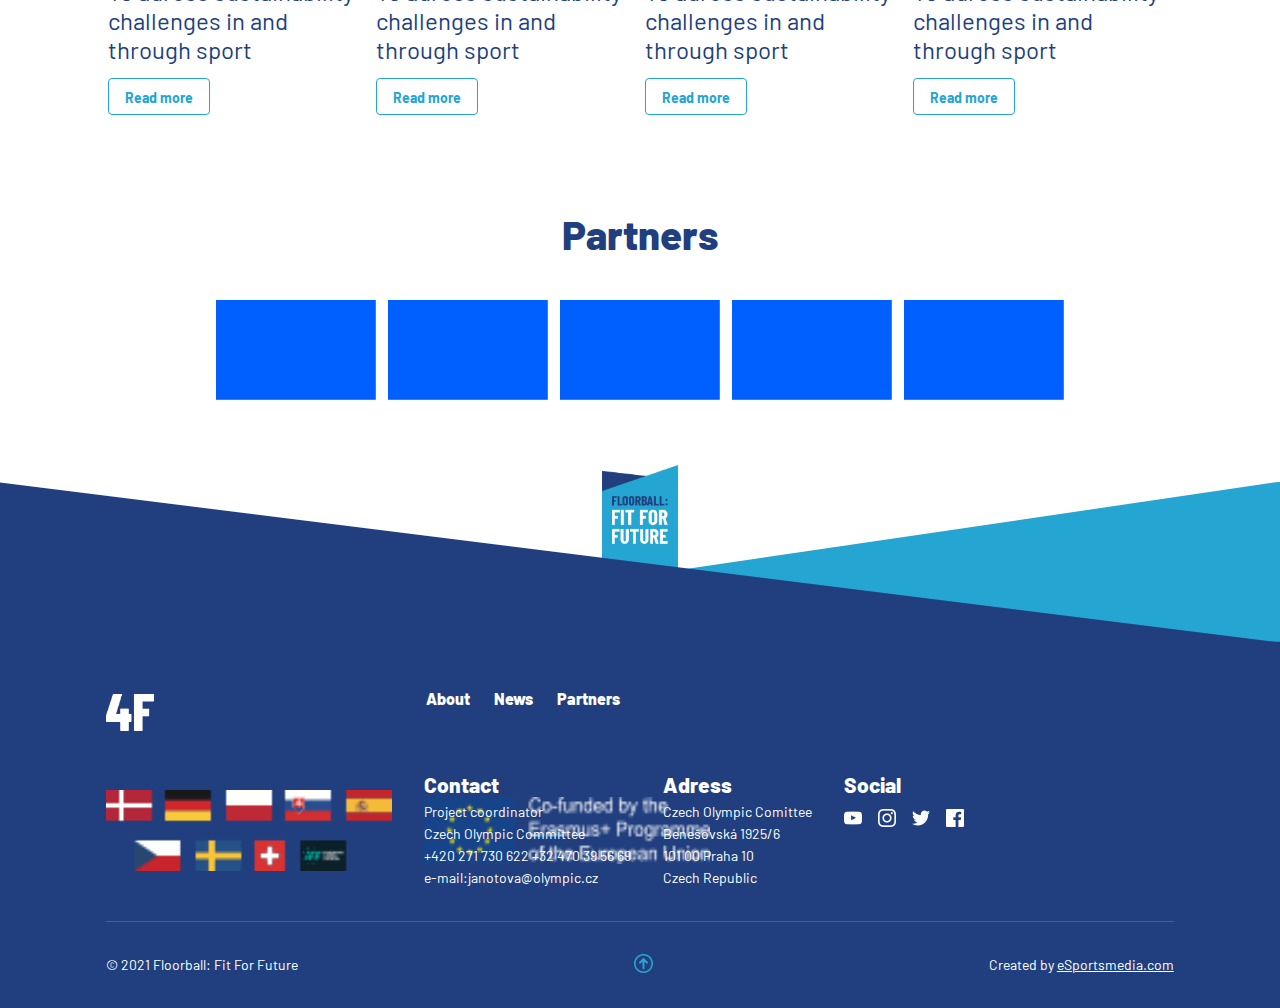
==== commit e1ddddab: "Archive Page" ====
--- a/index.html
+++ b/index.html
@@ -99,38 +99,42 @@
                     <div>
                         <span>20. 10. 2020</span>
                         <h2>To adress sustainability challenges in and through sport</h2>
-                        <a href="#">Read more</a>
-                    </div>
-                </div>
-                <div class="news_article">
-                    <div>
-                        <img src="./images/news-img3.png" alt="">
-                    </div>
-                    <div>
-                        <span>20. 10. 2020</span>
-                        <h2>To adress sustainability challenges in and through sport</h2>
-                        <a href="#">Read more</a>
-                    </div>
-                </div>
-                <div class="news_article">
-                    <div>
-                        <img src="./images/news-img3.png" alt="">
-                    </div>
-                    <div>
-                        <span>20. 10. 2020</span>
-                        <h2>To adress sustainability challenges in and through sport</h2>
-                        <a href="#">Read more</a>
-                    </div>
-                </div>
-                <div class="news_article">
-                    <div>
-                        <img src="./images/news-img3.png" alt="">
-                    </div>
-                    <div>
-                        <span>20. 10. 2020</span>
-                        <h2>To adress sustainability challenges in and through sport</h2>
-                        <a href="#">Read more</a>
-                    </div>
+                        <a><span> Read more</span></a>
+                    </div>
+                    <a class="stretched_link" href="#"></a>
+                </div>
+                <div class="news_article">
+                    <div>
+                        <img src="./images/news-img3.png" alt="">
+                    </div>
+                    <div>
+                        <span>20. 10. 2020</span>
+                        <h2>To adress sustainability challenges in and through sport</h2>
+                        <a><span> Read more</span></a>
+                    </div>
+                    <a class="stretched_link" href="#"></a>
+                </div>
+                <div class="news_article">
+                    <div>
+                        <img src="./images/news-img3.png" alt="">
+                    </div>
+                    <div>
+                        <span>20. 10. 2020</span>
+                        <h2>To adress sustainability challenges in and through sport</h2>
+                        <a><span> Read more</span></a>
+                    </div>
+                    <a class="stretched_link" href="#"></a>
+                </div>
+                <div class="news_article">
+                    <div>
+                        <img src="./images/news-img3.png" alt="">
+                    </div>
+                    <div>
+                        <span>20. 10. 2020</span>
+                        <h2>To adress sustainability challenges in and through sport</h2>
+                        <a><span> Read more</span></a>
+                    </div>
+                    <a class="stretched_link" href="#"></a>
                 </div>
             </div>
         </section>
--- a/css/style.css
+++ b/css/style.css
@@ -65,6 +65,14 @@
 
 .bg_figure {
   display: none;
+}
+
+.stretched_link {
+  position: absolute;
+  inset: 0;
+  width: 100%;
+  height: 100%;
+  z-index: 10;
 }
 
 @media only screen and (min-width: 1280px) {
@@ -557,7 +565,11 @@
   }
 }
 .news {
-  padding: 2rem 0;
+  margin: 2rem 0;
+}
+.news.archive {
+  padding: 2rem;
+  padding-bottom: 3rem;
 }
 
 .news_header {
@@ -565,6 +577,9 @@
   align-items: center;
   justify-content: space-between;
   margin-bottom: 0.75rem;
+}
+.news_header.archive {
+  margin-bottom: 1.5rem;
 }
 .news_header h1 {
   color: #213f7e;
@@ -588,11 +603,20 @@
   flex-direction: column;
 }
 
+.news_article {
+  position: relative;
+}
+.news_article:hover > div:nth-child(2) a span {
+  color: white;
+}
+.news_article:hover > div:nth-child(2) a::after {
+  height: 100%;
+}
 .news_article:not(:last-child) {
   margin-bottom: 2.5rem;
 }
 .news_article > div:nth-child(1) {
-  filter: drop-shadow(1px 10px 10px rgba(33, 63, 126, 0.18));
+  filter: drop-shadow(1px 10px 10px rgba(33, 63, 126, 0.12));
 }
 .news_article > div:nth-child(1) img {
   object-fit: cover;
@@ -613,10 +637,14 @@
   padding: 0.5rem 1rem;
   position: relative;
   overflow: hidden;
+  position: relative;
+}
+.news_article > div:nth-child(2) a span {
   color: #25a5d2;
   font-weight: bold;
+  transition: color 0.2s ease-in;
   position: relative;
-  transition: color 0.2s ease-in;
+  z-index: 2;
 }
 .news_article > div:nth-child(2) a::after {
   content: "";
@@ -626,16 +654,42 @@
   height: 0;
   background: #25a5d2;
   transition: height 0.2s ease-in;
-  z-index: -1;
-}
-.news_article > div:nth-child(2) a:hover {
-  color: white;
-}
-.news_article > div:nth-child(2) a:hover::after {
-  height: 100%;
+  z-index: 1;
+}
+
+.archive_btns_container {
+  display: flex;
+  justify-content: center;
+  align-items: center;
+  padding-top: 2rem;
+  gap: 0.75rem;
+}
+.archive_btns_container a {
+  color: #25a5d2;
+  font-weight: 600;
+}
+.archive_btns_container a.arrow {
+  border: 1px solid #25a5d2;
+  height: 1.5rem;
+  width: 1.5rem;
+  display: flex;
+  justify-content: center;
+  align-items: center;
+  border-radius: 4px;
+}
+.archive_btns_container a.arrow:hover {
+  border-width: 2px;
+}
+.archive_btns_container a:hover {
+  text-decoration: underline;
 }
 
 @media only screen and (min-width: 768px) {
+  .news.archive {
+    background: white;
+    box-shadow: 0 22px 64px 10px rgba(96, 118, 163, 0.11);
+  }
+
   .news_container {
     width: 60%;
     margin: 0 auto;
@@ -655,12 +709,27 @@
 }
 @media only screen and (min-width: 1536px) {
   .news {
-    padding-top: 0;
-    padding-bottom: 6.5rem;
+    margin-top: 0;
+    margin-bottom: 6.5rem;
+  }
+  .news.archive {
+    width: 68%;
+    margin: 0 auto;
+    margin-bottom: 6.5rem;
+    padding: 3rem;
+    padding-bottom: 3.75rem;
+  }
+
+  .news_container.archive {
+    justify-content: center;
   }
 
   .news_header {
     margin-bottom: 1.25rem;
+  }
+  .news_header.archive {
+    margin-bottom: 2.5rem;
+    justify-content: center;
   }
   .news_header a {
     padding: 0.75rem 2rem;
@@ -675,6 +744,10 @@
     gap: 0;
     justify-content: space-between;
   }
+  .news_container.archive {
+    gap: 1.15rem;
+    justify-content: center;
+  }
 }
 .partners {
   padding: 2rem 0;
@@ -702,6 +775,11 @@
   object-fit: contain;
 }
 
+@media only screen and (min-width: 1280px) {
+  .partners h1 {
+    text-align: center;
+  }
+}
 @media only screen and (min-width: 1536px) {
   .partners {
     padding-top: 0;
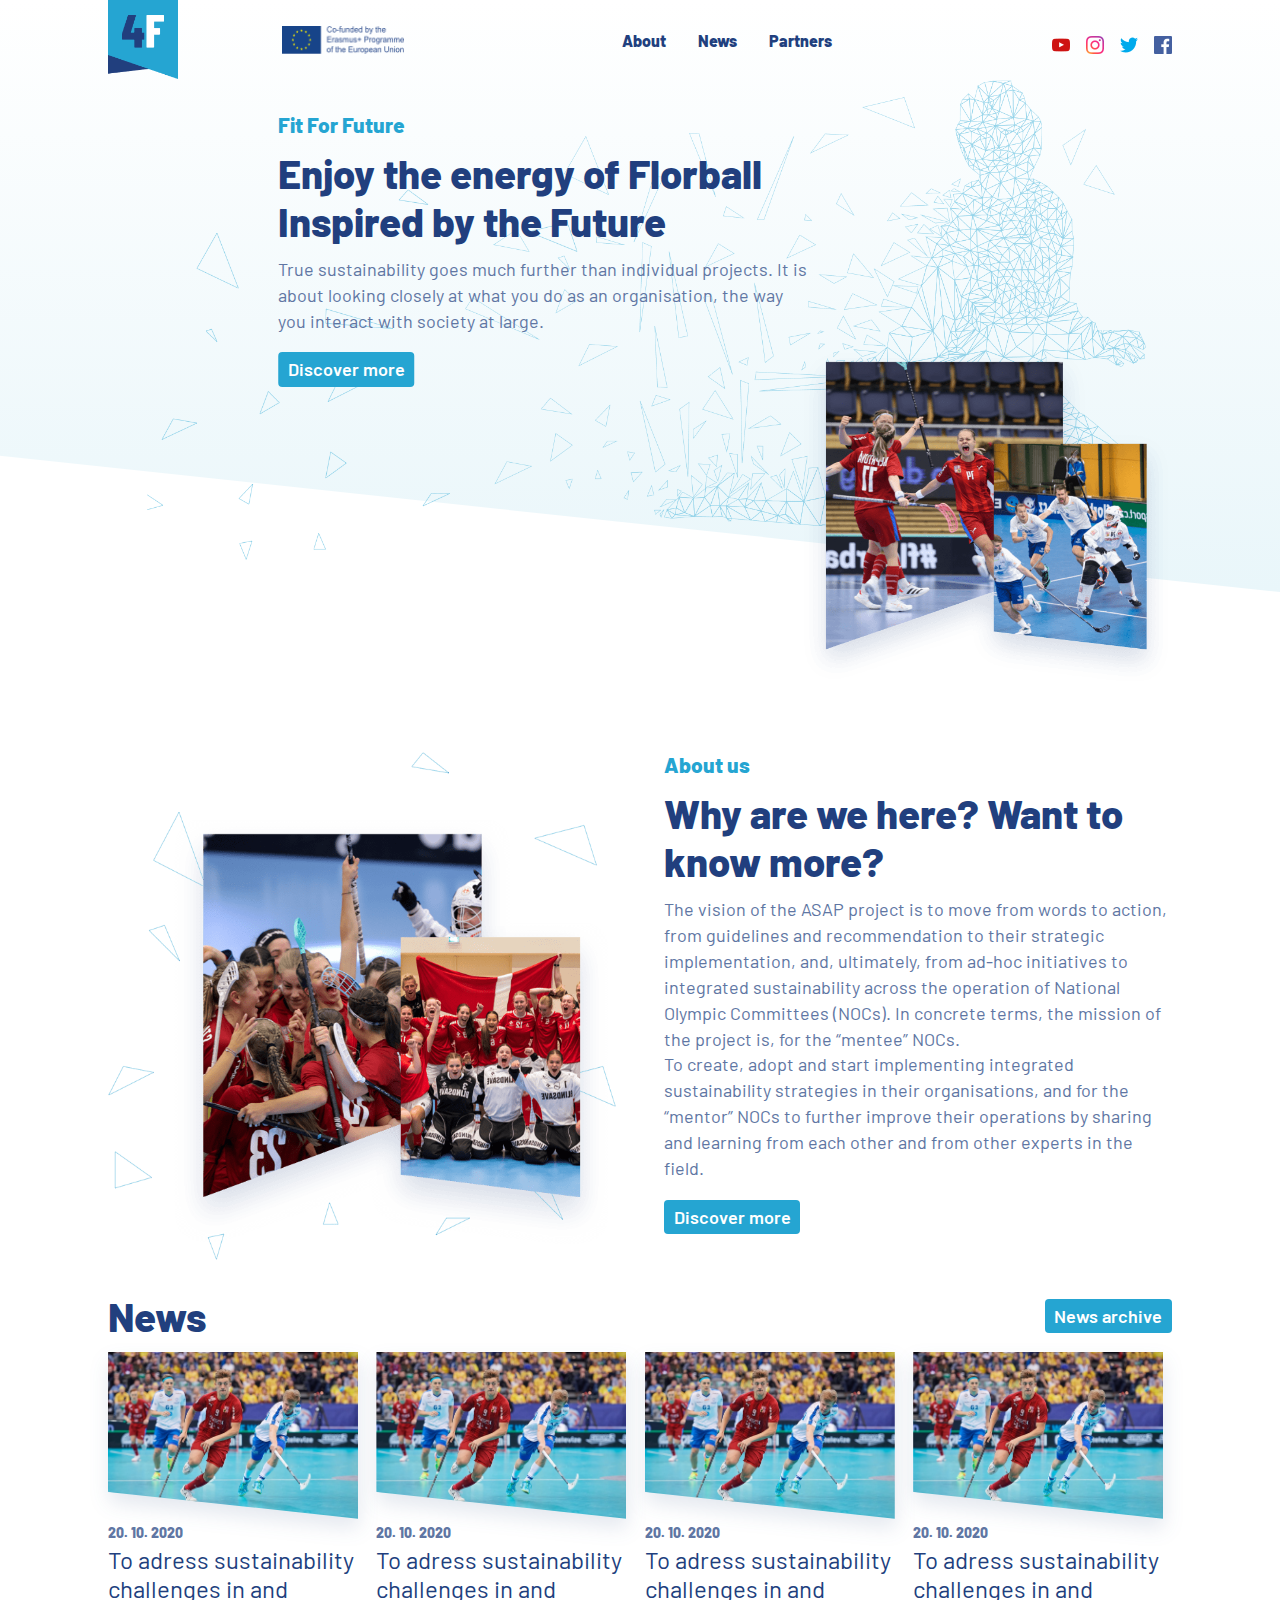
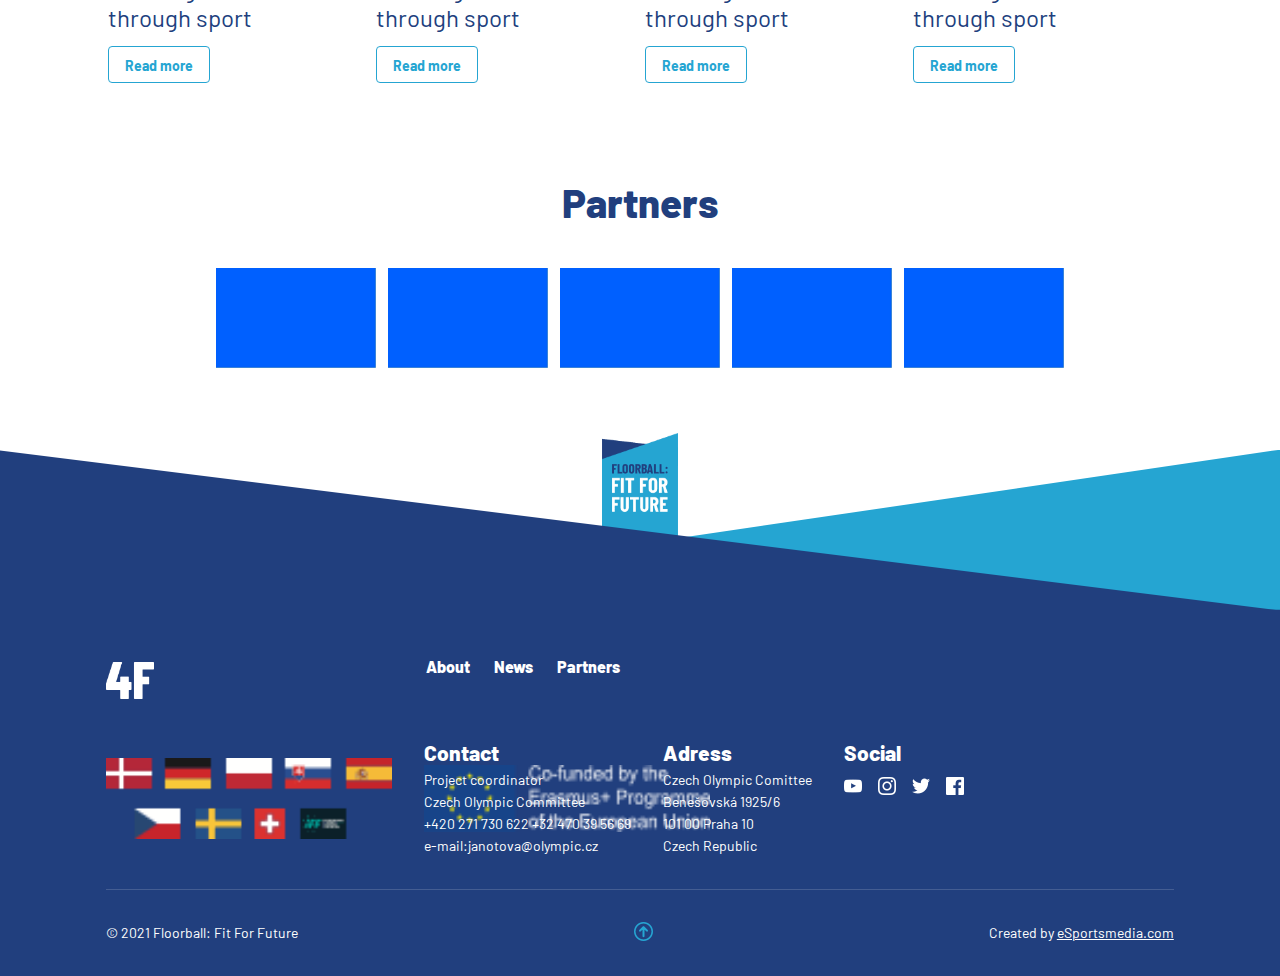
==== commit 5b05486b: "Hero Img Update" ====
--- a/index.html
+++ b/index.html
@@ -65,14 +65,9 @@
                 <a href="#">Discover more</a>
             </div>
             <div class="hp_hero_img_container">
-                <div class="hp_hero_img_inner">
-                    <div>
-                        <img src="./images/news-img3.png" alt="">
-                    </div>
-                    <div>
-                        <img src="./images/news-img3.png" alt="">
-                    </div>
-                </div>
+                <img src="./images/group-21.png"
+                    srcset="./images/group-21@2x.png 2x,
+                            ./images/group-21@3x.png 3x">
             </div>
         </section>
         <section id="about" class="hp_about">
--- a/css/style.css
+++ b/css/style.css
@@ -395,46 +395,7 @@
   background: #0094ca;
 }
 
-.hp_hero_img_container {
-  height: 14.7rem;
-  width: 75%;
-  margin: 0 auto;
-}
-
-.hp_hero_img_inner {
-  height: 100%;
-  width: 100%;
-  display: flex;
-  position: relative;
-}
-.hp_hero_img_inner > div {
-  position: absolute;
-  filter: drop-shadow(1px 10px 10px rgba(33, 63, 126, 0.18));
-}
-.hp_hero_img_inner > div img {
-  object-fit: cover;
-  height: 100%;
-}
-.hp_hero_img_inner > div:nth-child(1) {
-  width: 75%;
-  height: 100%;
-  top: 0;
-  left: 0;
-}
-.hp_hero_img_inner > div:nth-child(1) img {
-  clip-path: polygon(0 0, 100% 0%, 100% 70%, 0% 100%);
-}
-.hp_hero_img_inner > div:nth-child(2) {
-  width: 50%;
-  height: 70%;
-  right: 0;
-  bottom: 0;
-}
-.hp_hero_img_inner > div:nth-child(2) img {
-  clip-path: polygon(0 0, 100% 0, 100% 100%, 0 84%);
-}
-
-.hp_about_img_container {
+.hp_hero_img_container, .hp_about_img_container {
   display: flex;
   justify-content: center;
 }
@@ -449,9 +410,8 @@
     margin: 0 auto;
   }
 
-  .hp_hero_img_container {
-    width: 50%;
-    height: 18rem;
+  .hp_hero_img_container img {
+    width: 64%;
   }
 
   .hp_about_img_container img {
@@ -459,8 +419,8 @@
   }
 }
 @media only screen and (min-width: 1024px) {
-  .hp_hero_img_container {
-    width: 35%;
+  .hp_hero_img_container img {
+    width: 45%;
   }
 
   .hp_about_img_container {
@@ -493,12 +453,10 @@
     height: 100%;
     display: flex;
     align-items: flex-end;
-  }
-
-  .hp_hero_img_inner {
-    height: 55%;
-    width: 60%;
-    margin-left: auto;
+    justify-content: flex-end;
+  }
+  .hp_hero_img_container img {
+    width: 70%;
   }
 
   .hp_about_img_container {
@@ -520,9 +478,9 @@
     height: 64.5rem;
   }
 
-  .hp_hero_img_inner {
-    height: 50%;
-    width: 65%;
+  .hp_hero_img_container img {
+    width: 80%;
+    max-width: 550px;
   }
 
   .hp_about {
@@ -555,21 +513,16 @@
     width: 75%;
   }
 
-  .hp_hero_img_inner {
-    width: 70%;
-    height: 55%;
-  }
-
   .hp_hero_content h1, .hp_hero_content p {
     width: 72%;
   }
 }
 .news {
   margin: 2rem 0;
+  margin-top: 0;
 }
 .news.archive {
-  padding: 2rem;
-  padding-bottom: 3rem;
+  margin-top: 2rem;
 }
 
 .news_header {
@@ -688,6 +641,8 @@
   .news.archive {
     background: white;
     box-shadow: 0 22px 64px 10px rgba(96, 118, 163, 0.11);
+    padding: 2rem;
+    padding-bottom: 3rem;
   }
 
   .news_container {
@@ -696,6 +651,11 @@
   }
 }
 @media only screen and (min-width: 1024px) {
+  .news.archive {
+    width: 75%;
+    margin: 2rem auto;
+  }
+
   .news_container {
     width: 100%;
     flex-direction: row;
@@ -707,9 +667,13 @@
     width: 250px;
   }
 }
+@media only screen and (min-width: 1280px) {
+  .news.archive {
+    width: 80%;
+  }
+}
 @media only screen and (min-width: 1536px) {
   .news {
-    margin-top: 0;
     margin-bottom: 6.5rem;
   }
   .news.archive {
@@ -1113,6 +1077,10 @@
   color: #213f7e;
   margin: 0.75rem 0;
 }
+.article_content h2 {
+  color: #213f7e;
+  margin-bottom: 0.75rem;
+}
 .article_content .anotace {
   color: #6076a3;
   font-size: 1.3rem;
@@ -1159,18 +1127,14 @@
 .article_content .typo_list {
   margin-bottom: 2rem;
 }
-.article_content .typo_list h2 {
-  color: #213f7e;
-  margin-bottom: 0.75rem;
-}
-.article_content .typo_list ul li {
+.article_content .typo_list li {
   font-size: 1.125rem;
   color: #6076a3;
 }
-.article_content .typo_list ul li:not(:last-child) {
+.article_content .typo_list li:not(:last-child) {
   margin-bottom: 0.75rem;
 }
-.article_content .typo_list ul li img {
+.article_content .typo_list li img {
   margin-right: 0.75rem;
 }
 
@@ -1271,6 +1235,9 @@
   .article_content h1 {
     margin-bottom: 1.25rem;
   }
+  .article_content h2 {
+    margin-bottom: 1.25rem;
+  }
   .article_content .anotace {
     font-size: 1.5rem;
     line-height: 1.58;
